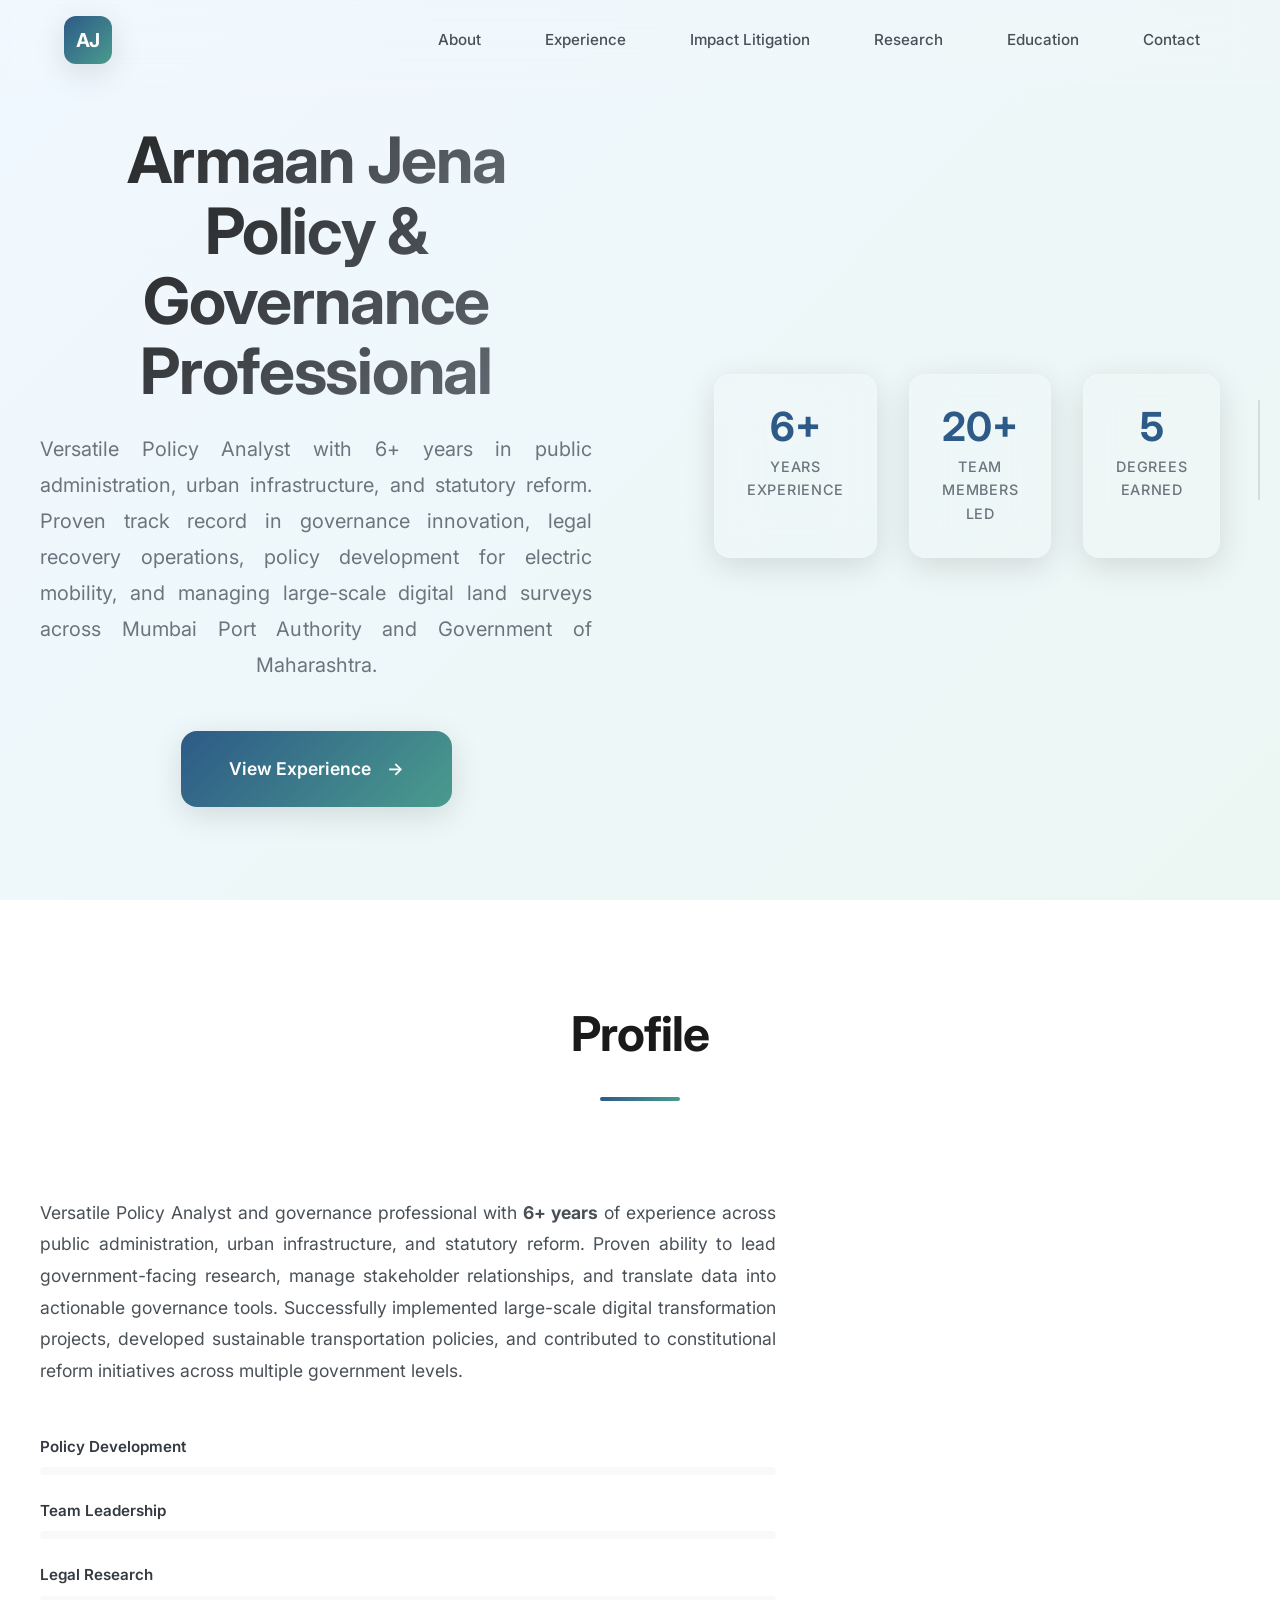
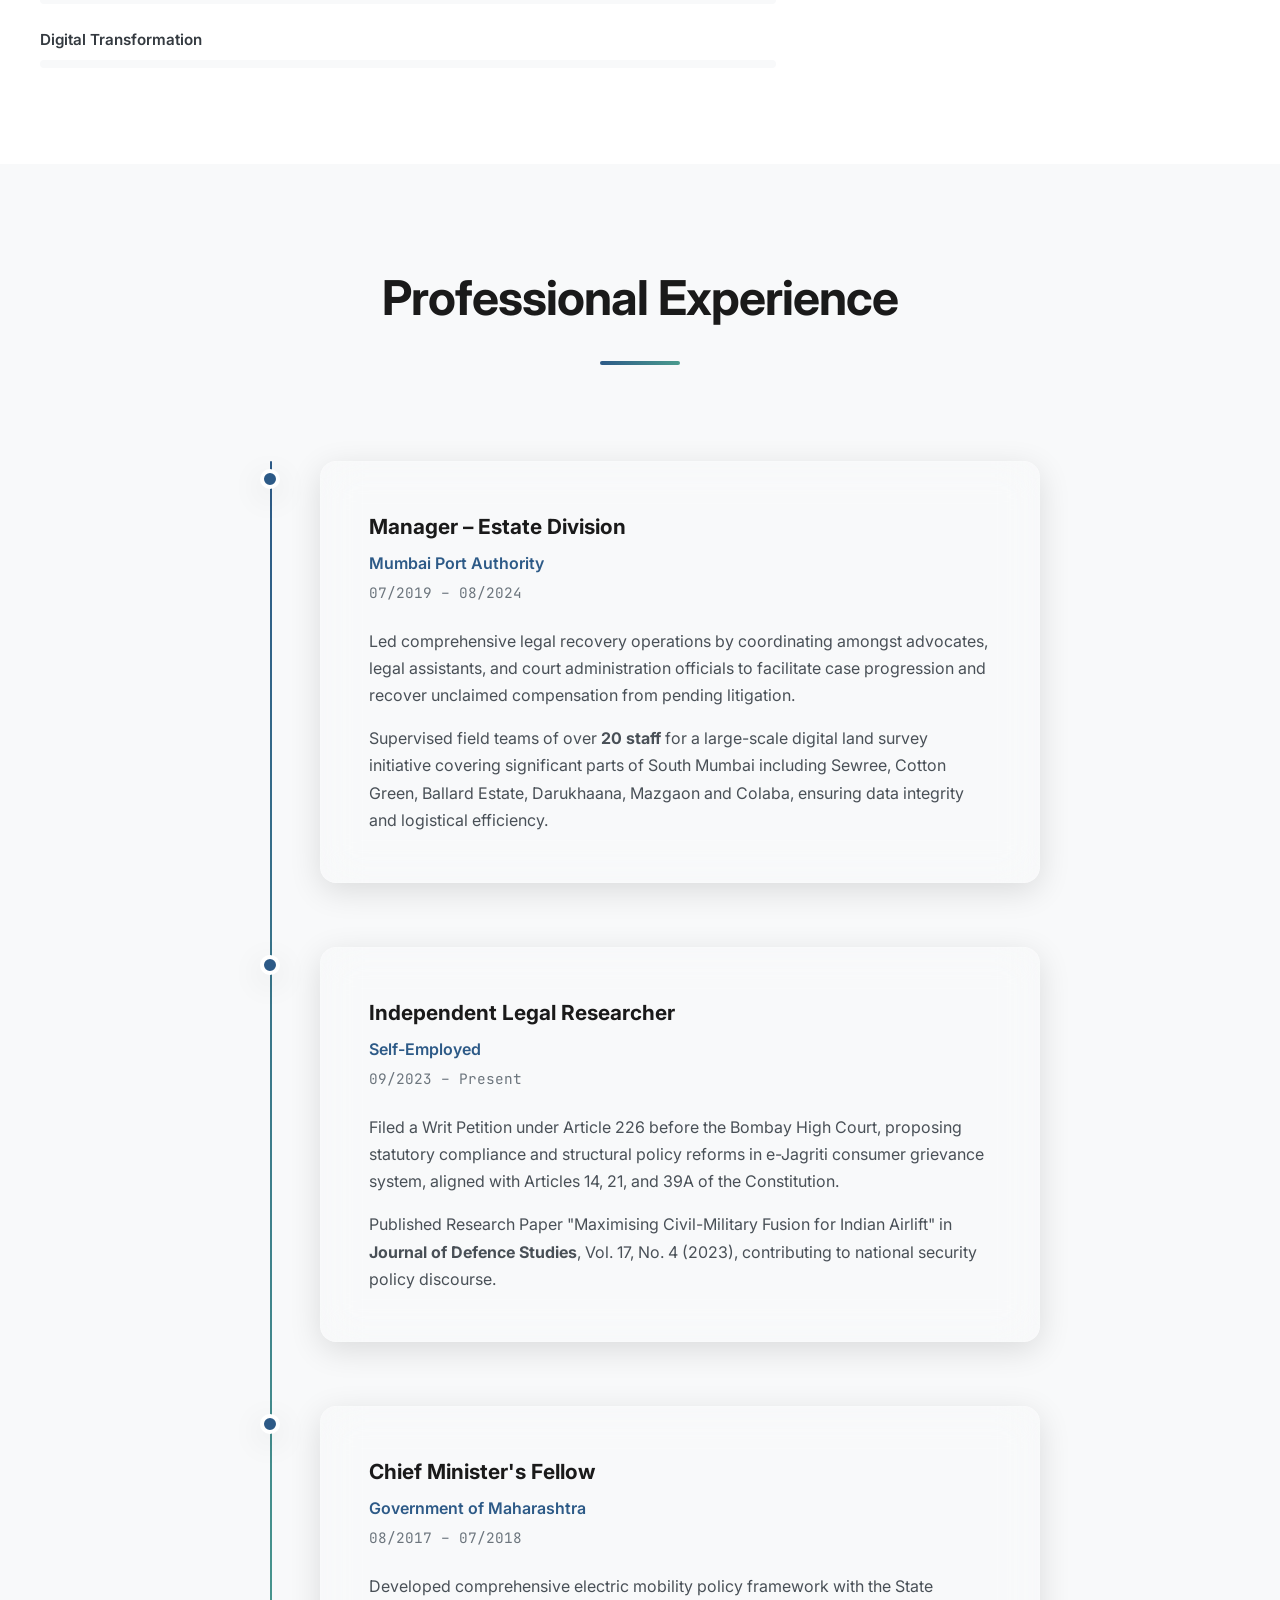
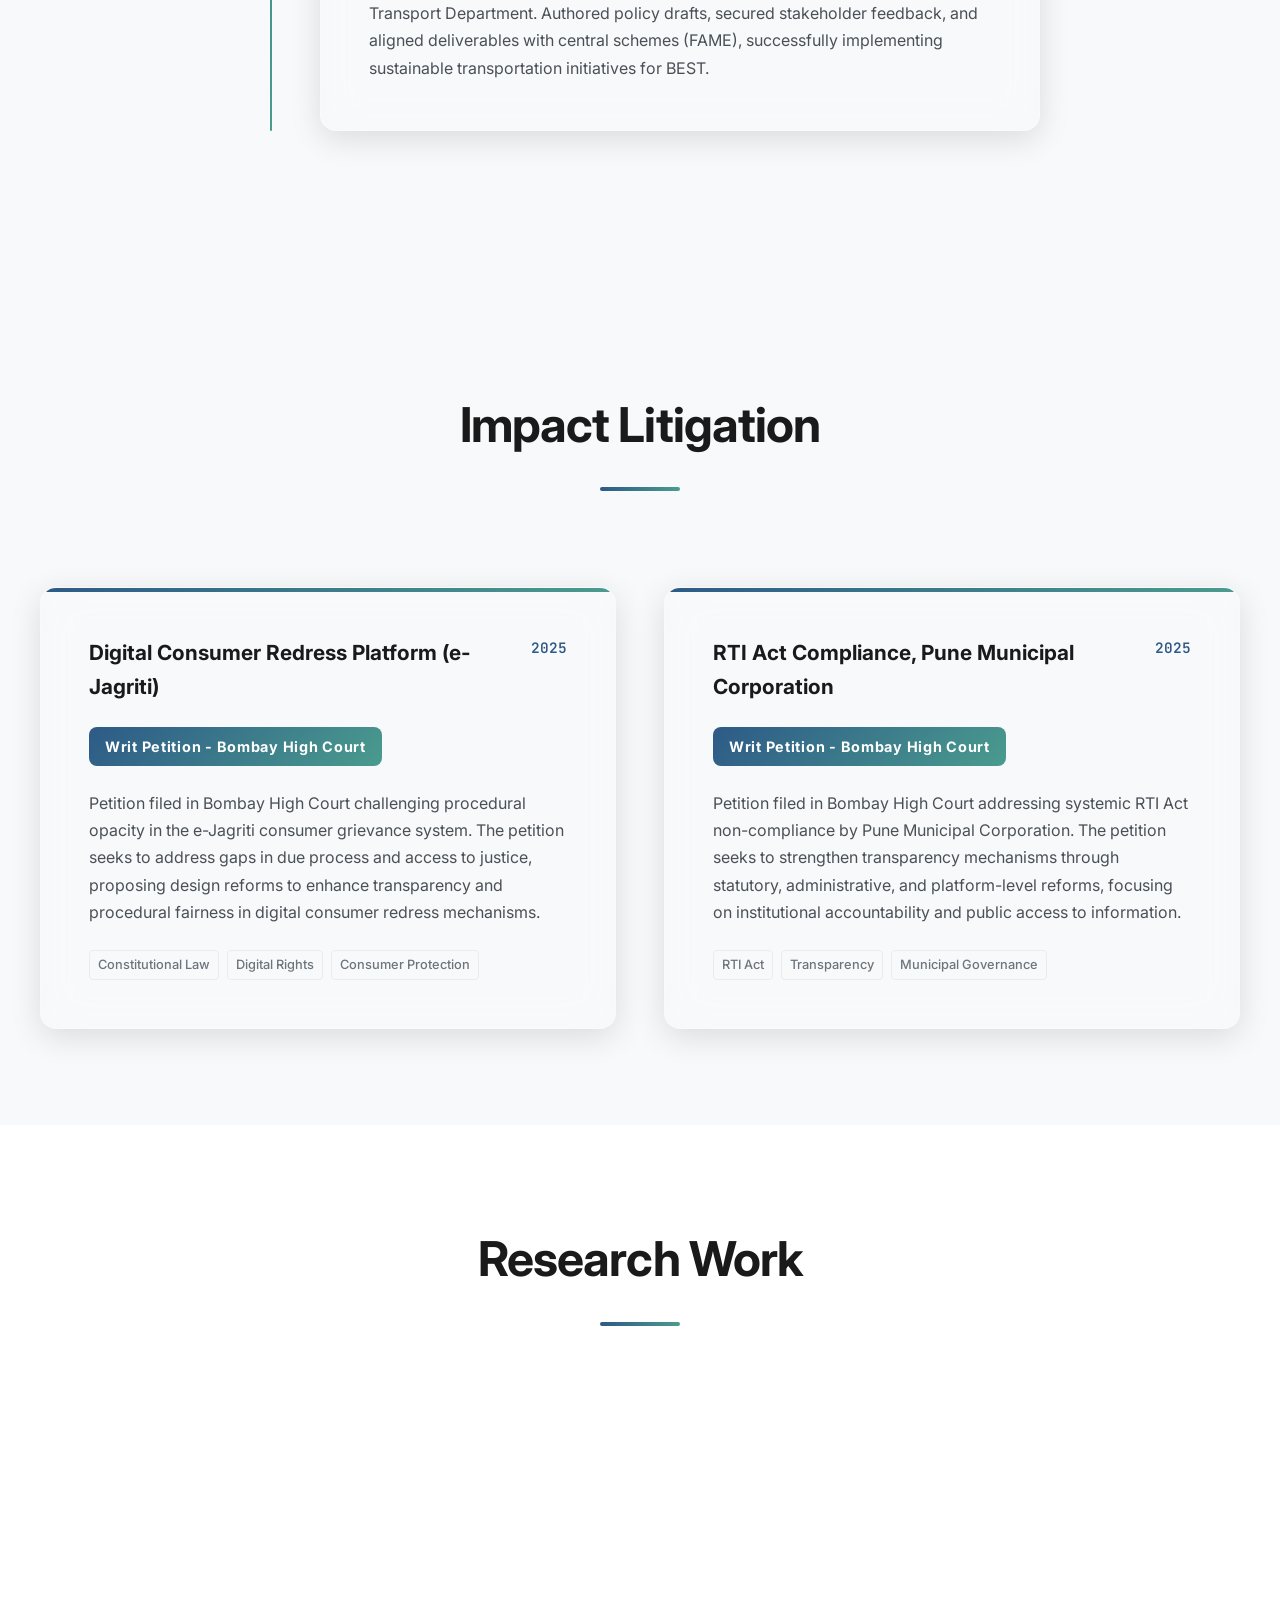
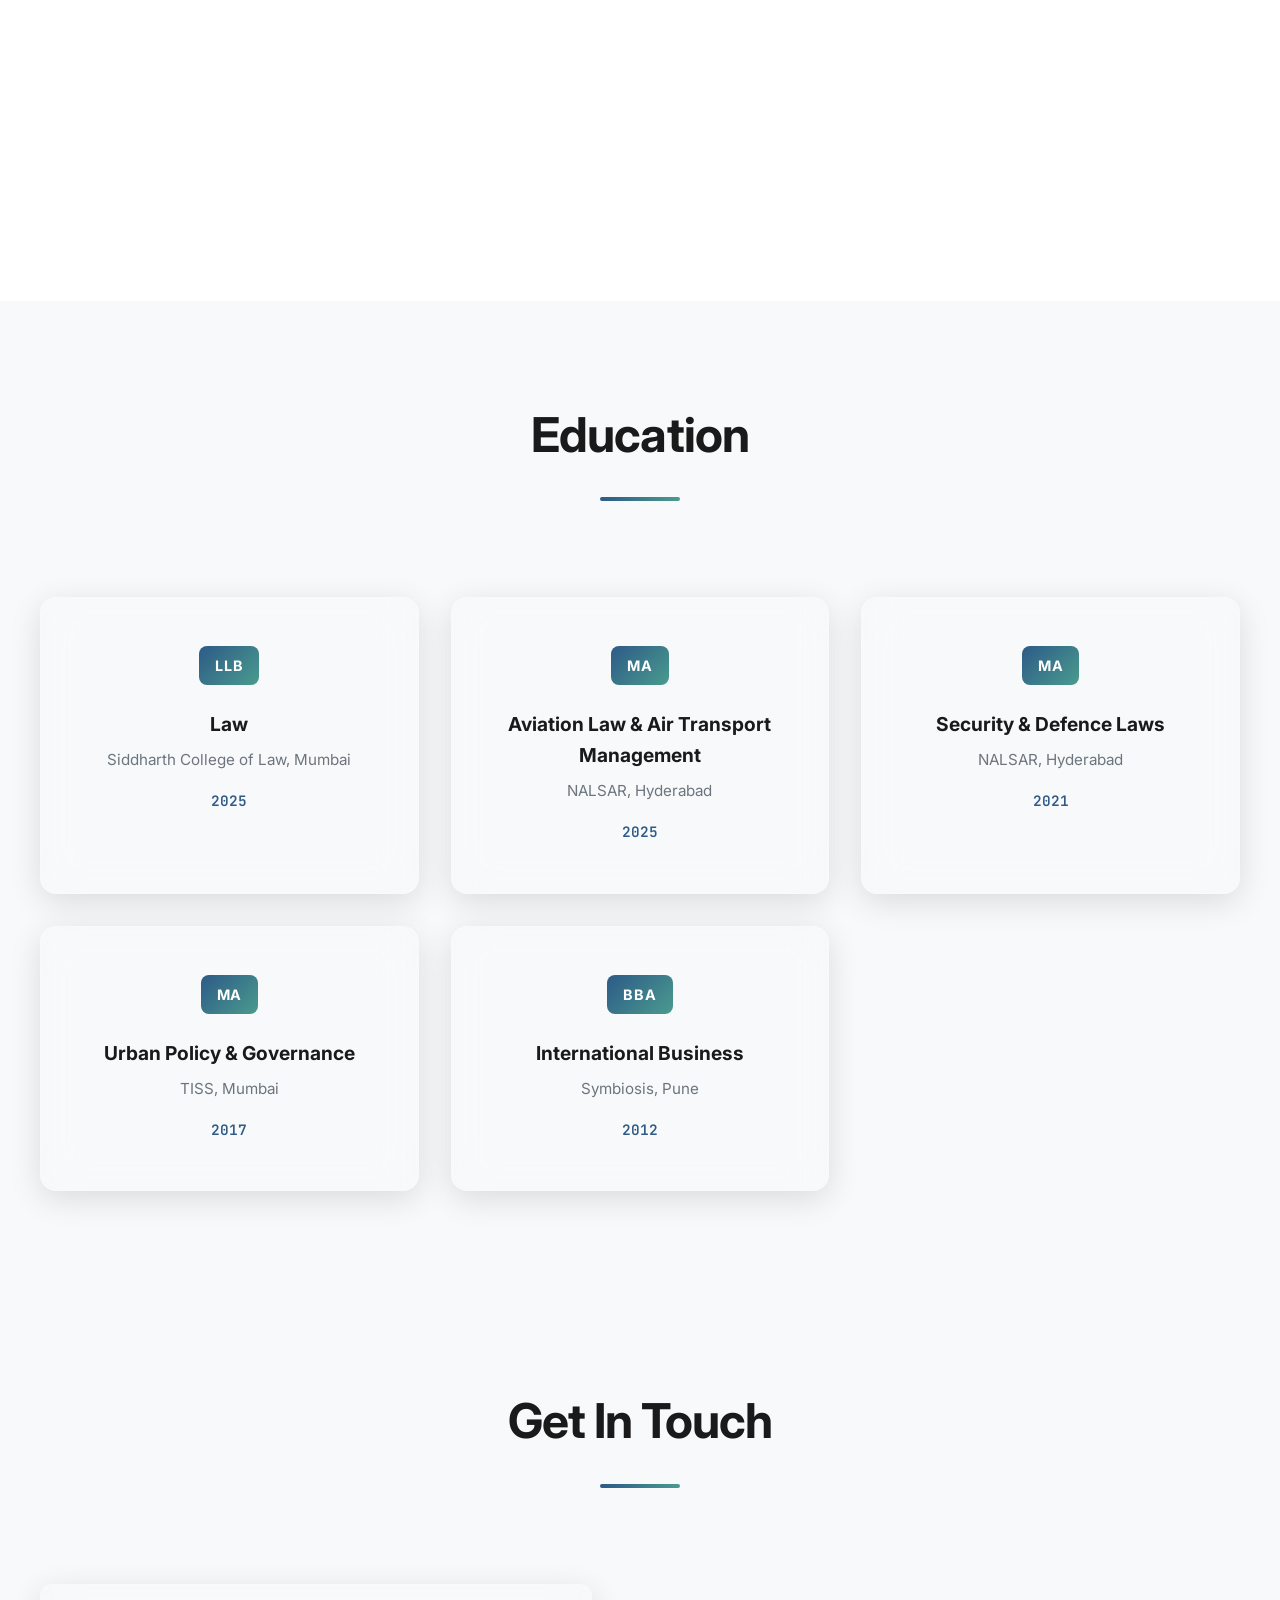
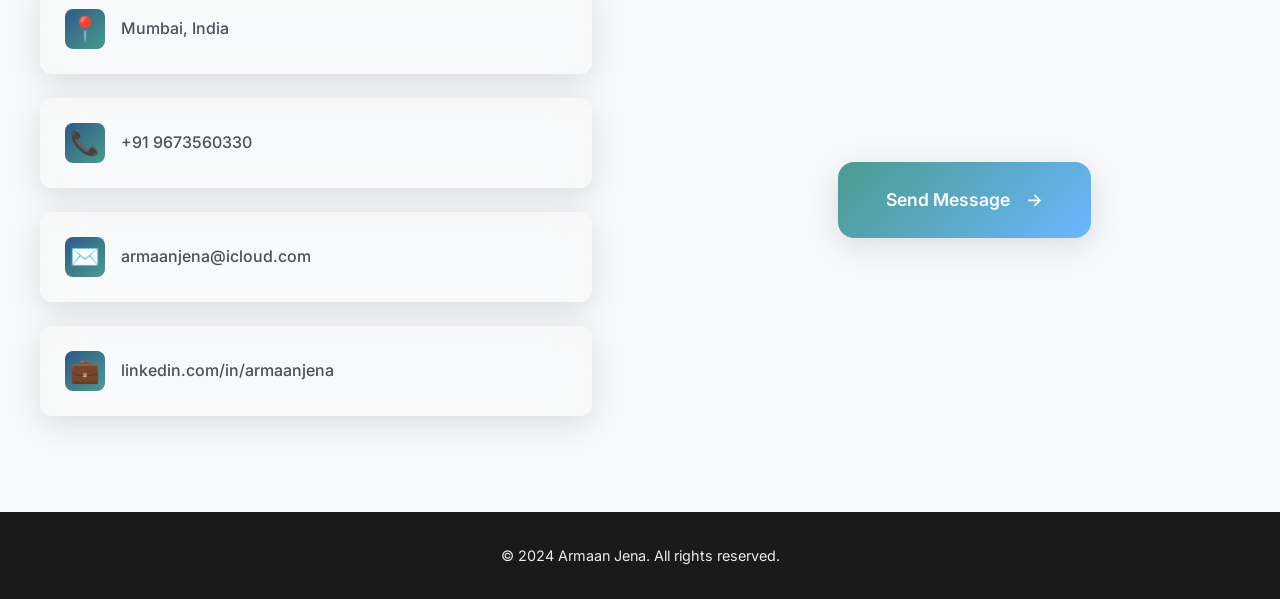
==== index.html @ 139b91be "Add files via upload" ====
<!DOCTYPE html>
<html lang="en">
<head>
    <meta charset="UTF-8">
    <meta name="viewport" content="width=device-width, initial-scale=1.0">
    <title>Armaan Jena - Policy & Governance Professional</title>
    <link rel="stylesheet" href="styles.css">
    <link rel="preconnect" href="https://fonts.googleapis.com">
    <link rel="preconnect" href="https://fonts.gstatic.com" crossorigin>
    <link href="https://fonts.googleapis.com/css2?family=Inter:wght@300;400;500;600;700&family=JetBrains+Mono:wght@400;500&display=swap" rel="stylesheet">
</head>
<body>
    <!-- Navigation -->
    <nav class="nav-container">
        <div class="nav-content">
            <div class="logo">
                <span class="logo-text">AJ</span>
            </div>
            <div class="nav-links">
                <a href="#about" class="nav-link">About</a>
                <a href="#experience" class="nav-link">Experience</a>
                <a href="#legal-reform" class="nav-link">Impact Litigation</a>
                <a href="#research" class="nav-link">Research</a>
                <a href="#education" class="nav-link">Education</a>
                <a href="#contact" class="nav-link">Contact</a>
            </div>
        </div>
    </nav>

    <!-- Hero Section -->
    <section class="hero">
        <div class="hero-content">
            <div class="hero-text">
                <h1 class="hero-title">
                    <span class="title-line">Armaan Jena</span>
                    <span class="title-line">Policy & Governance Professional</span>
                </h1>
                <p class="hero-subtitle">
                    Versatile Policy Analyst with 6+ years in public administration, urban infrastructure, and statutory reform. Proven track record in governance innovation, legal recovery operations, policy development for electric mobility, and managing large-scale digital land surveys across Mumbai Port Authority and Government of Maharashtra.
                </p>
                <div class="hero-cta">
                    <a href="#experience" class="cta-button">
                        <span>View Experience</span>
                        <div class="button-arrow">→</div>
                    </a>
                </div>
            </div>
            <div class="hero-visual">
                <div class="hero-stats">
                    <div class="stat-item">
                        <div class="stat-number">6+</div>
                        <div class="stat-label">Years Experience</div>
                    </div>
                    <div class="stat-item">
                        <div class="stat-number">20+</div>
                        <div class="stat-label">Team Members Led</div>
                    </div>
                    <div class="stat-item">
                        <div class="stat-number">5</div>
                        <div class="stat-label">Degrees Earned</div>
                    </div>
                </div>
            </div>
        </div>
    </section>

    <!-- About Section -->
    <section id="about" class="about">
        <div class="section-content">
            <div class="section-header">
                <h2 class="section-title">Profile</h2>
                <div class="section-line"></div>
            </div>
            <div class="about-content">
                <div class="about-text">
                    <p class="about-description">
                        Versatile Policy Analyst and governance professional with <strong>6+ years</strong> of experience across public administration, urban infrastructure, and statutory reform. Proven ability to lead government-facing research, manage stakeholder relationships, and translate data into actionable governance tools. Successfully implemented large-scale digital transformation projects, developed sustainable transportation policies, and contributed to constitutional reform initiatives across multiple government levels.
                    </p>
                    <div class="skills-grid">
                        <div class="skill-item">
                            <span class="skill-label">Policy Development</span>
                            <div class="skill-bar">
                                <div class="skill-progress" data-width="90%"></div>
                            </div>
                        </div>
                        <div class="skill-item">
                            <span class="skill-label">Team Leadership</span>
                            <div class="skill-bar">
                                <div class="skill-progress" data-width="85%"></div>
                            </div>
                        </div>
                        <div class="skill-item">
                            <span class="skill-label">Legal Research</span>
                            <div class="skill-bar">
                                <div class="skill-progress" data-width="88%"></div>
                            </div>
                        </div>
                        <div class="skill-item">
                            <span class="skill-label">Digital Transformation</span>
                            <div class="skill-bar">
                                <div class="skill-progress" data-width="82%"></div>
                            </div>
                        </div>
                    </div>
                </div>
            </div>
        </div>
    </section>

    <!-- Experience Section -->
    <section id="experience" class="experience">
        <div class="section-content">
            <div class="section-header">
                <h2 class="section-title">Professional Experience</h2>
                <div class="section-line"></div>
            </div>
            <div class="timeline">
                <div class="timeline-item">
                    <div class="timeline-marker"></div>
                    <div class="timeline-content">
                        <div class="timeline-header">
                            <h3 class="job-title">Manager – Estate Division</h3>
                            <span class="company">Mumbai Port Authority</span>
                            <span class="duration">07/2019 – 08/2024</span>
                        </div>
                        <div class="job-description">
                            <p>Led comprehensive legal recovery operations by coordinating amongst advocates, legal assistants, and court administration officials to facilitate case progression and recover unclaimed compensation from pending litigation.</p>
                            <p>Supervised field teams of over <strong>20 staff</strong> for a large-scale digital land survey initiative covering significant parts of South Mumbai including Sewree, Cotton Green, Ballard Estate, Darukhaana, Mazgaon and Colaba, ensuring data integrity and logistical efficiency.</p>
                        </div>
                    </div>
                </div>
                
                <div class="timeline-item">
                    <div class="timeline-marker"></div>
                    <div class="timeline-content">
                        <div class="timeline-header">
                            <h3 class="job-title">Independent Legal Researcher</h3>
                            <span class="company">Self-Employed</span>
                            <span class="duration">09/2023 – Present</span>
                        </div>
                        <div class="job-description">
                            <p>Filed a Writ Petition under Article 226 before the Bombay High Court, proposing statutory compliance and structural policy reforms in e-Jagriti consumer grievance system, aligned with Articles 14, 21, and 39A of the Constitution.</p>
                            <p>Published Research Paper "Maximising Civil-Military Fusion for Indian Airlift" in <strong>Journal of Defence Studies</strong>, Vol. 17, No. 4 (2023), contributing to national security policy discourse.</p>
                        </div>
                    </div>
                </div>
                
                <div class="timeline-item">
                    <div class="timeline-marker"></div>
                    <div class="timeline-content">
                        <div class="timeline-header">
                            <h3 class="job-title">Chief Minister's Fellow</h3>
                            <span class="company">Government of Maharashtra</span>
                            <span class="duration">08/2017 – 07/2018</span>
                        </div>
                        <div class="job-description">
                            <p>Developed comprehensive electric mobility policy framework with the State Transport Department. Authored policy drafts, secured stakeholder feedback, and aligned deliverables with central schemes (FAME), successfully implementing sustainable transportation initiatives for BEST.</p>
                        </div>
                    </div>
                </div>
            </div>
        </div>
    </section>

    <!-- Impact Litigation Section -->
    <section id="legal-reform" class="legal-reform">
        <div class="section-content">
            <div class="section-header">
                <h2 class="section-title">Impact Litigation</h2>
                <div class="section-line"></div>
            </div>
            <div class="projects-grid">
                <div class="project-card">
                    <div class="project-header">
                        <h3 class="project-title">Digital Consumer Redress Platform (e-Jagriti)</h3>
                        <span class="project-year">2025</span>
                    </div>
                    <div class="project-type">Writ Petition - Bombay High Court</div>
                    <div class="project-description">
                        <p>Petition filed in Bombay High Court challenging procedural opacity in the e-Jagriti consumer grievance system. The petition seeks to address gaps in due process and access to justice, proposing design reforms to enhance transparency and procedural fairness in digital consumer redress mechanisms.</p>
                    </div>
                    <div class="project-tags">
                        <span class="tag">Constitutional Law</span>
                        <span class="tag">Digital Rights</span>
                        <span class="tag">Consumer Protection</span>
                    </div>
                </div>
                
                <div class="project-card">
                    <div class="project-header">
                        <h3 class="project-title">RTI Act Compliance, Pune Municipal Corporation</h3>
                        <span class="project-year">2025</span>
                    </div>
                    <div class="project-type">Writ Petition - Bombay High Court</div>
                    <div class="project-description">
                        <p>Petition filed in Bombay High Court addressing systemic RTI Act non-compliance by Pune Municipal Corporation. The petition seeks to strengthen transparency mechanisms through statutory, administrative, and platform-level reforms, focusing on institutional accountability and public access to information.</p>
                    </div>
                    <div class="project-tags">
                        <span class="tag">RTI Act</span>
                        <span class="tag">Transparency</span>
                        <span class="tag">Municipal Governance</span>
                    </div>
                </div>
            </div>
        </div>
    </section>

    <!-- Research Work Section -->
    <section id="research" class="research">
        <div class="section-content">
            <div class="section-header">
                <h2 class="section-title">Research Work</h2>
                <div class="section-line"></div>
            </div>
            <div class="research-grid">
                <div class="research-card">
                    <div class="research-header">
                        <h3 class="research-title">Maximising Civil-Military Fusion for Indian Airlift</h3>
                        <span class="research-year">2023</span>
                    </div>
                    <div class="research-journal">Journal of Defence Studies</div>
                    <div class="research-details">
                        <p><strong>Volume:</strong> 17, No. 4</p>
                        <p><strong>Publisher:</strong> Institute for Defence Studies and Analyses</p>
                    </div>
                    <div class="research-description">
                        <p>Analysis of civil-military coordination mechanisms in airlift operations, examining policy frameworks, operational challenges, and strategic recommendations for enhanced national security preparedness.</p>
                    </div>
                    <div class="research-tags">
                        <span class="tag">Defence Studies</span>
                        <span class="tag">Civil-Military Relations</span>
                        <span class="tag">National Security</span>
                    </div>
                </div>
            </div>
        </div>
    </section>

    <!-- Education Section -->
    <section id="education" class="education">
        <div class="section-content">
            <div class="section-header">
                <h2 class="section-title">Education</h2>
                <div class="section-line"></div>
            </div>
            <div class="education-grid">
                <div class="education-card">
                    <div class="degree-type">LLB</div>
                    <h3 class="degree-title">Law</h3>
                    <p class="institution">Siddharth College of Law, Mumbai</p>
                    <span class="year">2025</span>
                </div>
                <div class="education-card">
                    <div class="degree-type">MA</div>
                    <h3 class="degree-title">Aviation Law & Air Transport Management</h3>
                    <p class="institution">NALSAR, Hyderabad</p>
                    <span class="year">2025</span>
                </div>
                <div class="education-card">
                    <div class="degree-type">MA</div>
                    <h3 class="degree-title">Security & Defence Laws</h3>
                    <p class="institution">NALSAR, Hyderabad</p>
                    <span class="year">2021</span>
                </div>
                <div class="education-card">
                    <div class="degree-type">MA</div>
                    <h3 class="degree-title">Urban Policy & Governance</h3>
                    <p class="institution">TISS, Mumbai</p>
                    <span class="year">2017</span>
                </div>
                <div class="education-card">
                    <div class="degree-type">BBA</div>
                    <h3 class="degree-title">International Business</h3>
                    <p class="institution">Symbiosis, Pune</p>
                    <span class="year">2012</span>
                </div>
            </div>
        </div>
    </section>

    <!-- Contact Section -->
    <section id="contact" class="contact">
        <div class="section-content">
            <div class="section-header">
                <h2 class="section-title">Get In Touch</h2>
                <div class="section-line"></div>
            </div>
            <div class="contact-content">
                <div class="contact-info">
                    <div class="contact-item">
                        <div class="contact-icon">📍</div>
                        <span>Mumbai, India</span>
                    </div>
                    <div class="contact-item">
                        <div class="contact-icon">📞</div>
                        <span>+91 9673560330</span>
                    </div>
                    <div class="contact-item">
                        <div class="contact-icon">✉️</div>
                        <span>armaanjena@icloud.com</span>
                    </div>
                    <div class="contact-item">
                        <div class="contact-icon">💼</div>
                        <a href="https://linkedin.com/in/armaanjena" target="_blank">linkedin.com/in/armaanjena</a>
                    </div>
                </div>
                <div class="contact-cta">
                    <a href="mailto:armaanjena@icloud.com" class="contact-button">
                        <span>Send Message</span>
                        <div class="button-arrow">→</div>
                    </a>
                </div>
            </div>
        </div>
    </section>

    <!-- Footer -->
    <footer class="footer">
        <div class="footer-content">
            <p>&copy; 2024 Armaan Jena. All rights reserved.</p>
        </div>
    </footer>

    <script src="script.js"></script>
</body>
</html>
---- styles.css ----
/* CSS Reset and Base Styles */
* {
    margin: 0;
    padding: 0;
    box-sizing: border-box;
}

:root {
    /* Blue and green color palette */
    --primary-color: #1a1a1a;           /* Deep charcoal - Japanese ink */
    --secondary-color: #f8fffe;         /* Cool white - Japanese paper */
    --accent-primary: #2d5a87;          /* Deep blue - Primary brand */
    --accent-secondary: #4a9b8e;        /* Forest green - Secondary brand */
    --accent-tertiary: #6bb6ff;         /* Light blue - Supporting */
    --accent-quaternary: #7dd3a0;       /* Light green - Supporting */
    --neutral-100: #ffffff;
    --neutral-200: #f8f9fa;
    --neutral-300: #e9ecef;
    --neutral-400: #dee2e6;
    --neutral-500: #adb5bd;
    --neutral-600: #6c757d;
    --neutral-700: #495057;
    --neutral-800: #343a40;
    --neutral-900: #212529;
    
    /* iOS 26 translucence variables */
    --glass-bg: rgba(255, 255, 255, 0.08);
    --glass-border: rgba(255, 255, 255, 0.12);
    --glass-shadow: 0 8px 32px rgba(0, 0, 0, 0.12);
    --glass-blur: blur(20px);
    
    /* Typography */
    --font-primary: 'Inter', -apple-system, BlinkMacSystemFont, sans-serif;
    --font-mono: 'JetBrains Mono', 'SF Mono', monospace;
    
    /* Spacing system (Japanese-inspired) */
    --space-xs: 0.25rem;
    --space-sm: 0.5rem;
    --space-md: 1rem;
    --space-lg: 1.5rem;
    --space-xl: 2rem;
    --space-2xl: 3rem;
    --space-3xl: 4rem;
    --space-4xl: 6rem;
    
    /* Border radius (Bauhaus geometric) */
    --radius-sm: 4px;
    --radius-md: 8px;
    --radius-lg: 12px;
    --radius-xl: 16px;
    --radius-2xl: 24px;
    
    /* Transitions (iOS 26 style) */
    --transition-fast: 0.2s cubic-bezier(0.4, 0, 0.2, 1);
    --transition-normal: 0.3s cubic-bezier(0.4, 0, 0.2, 1);
    --transition-slow: 0.5s cubic-bezier(0.4, 0, 0.2, 1);
    --transition-bounce: 0.4s cubic-bezier(0.68, -0.55, 0.265, 1.55);
}

body {
    font-family: var(--font-primary);
    line-height: 1.6;
    color: var(--primary-color);
    background: linear-gradient(135deg, #f0f8ff 0%, #e8f5e8 50%, #f0f8ff 100%);
    overflow-x: hidden;
}

/* Navigation */
.nav-container {
    position: fixed;
    top: 0;
    left: 0;
    right: 0;
    z-index: 1000;
    background: var(--glass-bg);
    backdrop-filter: var(--glass-blur);
    border-bottom: 1px solid var(--glass-border);
    transition: var(--transition-normal);
}

.nav-content {
    max-width: 1200px;
    margin: 0 auto;
    padding: var(--space-md) var(--space-lg);
    display: flex;
    justify-content: space-between;
    align-items: center;
}

.logo {
    width: 48px;
    height: 48px;
    background: linear-gradient(135deg, var(--accent-primary), var(--accent-secondary));
    border-radius: var(--radius-lg);
    display: flex;
    align-items: center;
    justify-content: center;
    box-shadow: var(--glass-shadow);
    transition: var(--transition-bounce);
}

.logo:hover {
    transform: scale(1.05) rotate(5deg);
}

.logo-text {
    font-weight: 700;
    font-size: 1.2rem;
    color: var(--neutral-100);
    letter-spacing: -0.02em;
}

.nav-links {
    display: flex;
    gap: var(--space-xl);
}

.nav-link {
    color: var(--neutral-700);
    text-decoration: none;
    font-weight: 500;
    font-size: 0.95rem;
    position: relative;
    transition: var(--transition-fast);
    padding: var(--space-sm) var(--space-md);
    border-radius: var(--radius-md);
}

.nav-link:hover {
    color: var(--accent-primary);
    background: var(--glass-bg);
    backdrop-filter: var(--glass-blur);
}

.nav-link::after {
    content: '';
    position: absolute;
    bottom: -2px;
    left: 50%;
    width: 0;
    height: 2px;
    background: var(--accent-primary);
    transition: var(--transition-normal);
    transform: translateX(-50%);
}

.nav-link:hover::after {
    width: 100%;
}

/* Hero Section */
.hero {
    min-height: 100vh;
    display: flex;
    align-items: center;
    padding: var(--space-4xl) var(--space-lg) var(--space-3xl);
    position: relative;
    overflow: hidden;
}

.hero-content {
    max-width: 1200px;
    margin: 0 auto;
    display: grid;
    grid-template-columns: 1fr 1fr;
    gap: var(--space-4xl);
    align-items: center;
}

.hero-text {
    z-index: 2;
    text-align: center;
}

.hero-title {
    font-size: clamp(2.5rem, 5vw, 4rem);
    font-weight: 700;
    line-height: 1.1;
    margin-bottom: var(--space-lg);
    letter-spacing: -0.02em;
}

.title-line {
    display: block;
    background: linear-gradient(135deg, var(--primary-color), var(--neutral-600));
    -webkit-background-clip: text;
    -webkit-text-fill-color: transparent;
    background-clip: text;
    animation: fadeInUp 0.8s ease-out forwards;
    opacity: 0;
    transform: translateY(30px);
}

.title-line:nth-child(2) {
    animation-delay: 0.2s;
}

.hero-subtitle {
    font-size: 1.25rem;
    color: var(--neutral-600);
    margin-bottom: var(--space-2xl);
    line-height: 1.8;
    text-align: justify;
    text-align-last: center;
    animation: fadeInUp 0.8s ease-out 0.4s forwards;
    opacity: 0;
    transform: translateY(30px);
}

.hero-cta {
    animation: fadeInUp 0.8s ease-out 0.6s forwards;
    opacity: 0;
    transform: translateY(30px);
}

.cta-button {
    display: inline-flex;
    align-items: center;
    gap: var(--space-md);
    background: linear-gradient(135deg, var(--accent-primary), var(--accent-secondary));
    color: var(--neutral-100);
    text-decoration: none;
    padding: var(--space-lg) var(--space-2xl);
    border-radius: var(--radius-xl);
    font-weight: 600;
    font-size: 1.1rem;
    box-shadow: var(--glass-shadow);
    transition: var(--transition-bounce);
    position: relative;
    overflow: hidden;
}

.cta-button::before {
    content: '';
    position: absolute;
    top: 0;
    left: -100%;
    width: 100%;
    height: 100%;
    background: linear-gradient(90deg, transparent, rgba(255, 255, 255, 0.2), transparent);
    transition: var(--transition-slow);
}

.cta-button:hover::before {
    left: 100%;
}

.cta-button:hover {
    transform: translateY(-2px) scale(1.02);
    box-shadow: 0 12px 40px rgba(45, 90, 135, 0.4);
}

.button-arrow {
    transition: var(--transition-fast);
}

.cta-button:hover .button-arrow {
    transform: translateX(4px);
}

/* Hero Visual */
.hero-visual {
    position: relative;
    height: 500px;
    display: flex;
    align-items: center;
    justify-content: center;
}

.hero-stats {
    display: grid;
    grid-template-columns: 1fr 1fr 1fr;
    gap: var(--space-xl);
    max-width: 500px;
}

.stat-item {
    text-align: center;
    padding: var(--space-xl);
    background: var(--glass-bg);
    backdrop-filter: var(--glass-blur);
    border: 1px solid var(--glass-border);
    border-radius: var(--radius-xl);
    box-shadow: var(--glass-shadow);
    transition: var(--transition-normal);
}

.stat-item:hover {
    transform: translateY(-4px);
    box-shadow: 0 12px 40px rgba(0, 0, 0, 0.1);
}

.stat-number {
    font-size: 2.5rem;
    font-weight: 700;
    color: var(--accent-primary);
    margin-bottom: var(--space-sm);
    line-height: 1;
}

.stat-label {
    font-size: 0.9rem;
    color: var(--neutral-600);
    font-weight: 500;
    text-transform: uppercase;
    letter-spacing: 0.05em;
}

/* Section Styles */
section {
    padding: var(--space-4xl) var(--space-lg);
    position: relative;
}

.section-content {
    max-width: 1200px;
    margin: 0 auto;
}

.section-header {
    text-align: center;
    margin-bottom: var(--space-4xl);
}

.section-title {
    font-size: clamp(2rem, 4vw, 3rem);
    font-weight: 700;
    color: var(--primary-color);
    margin-bottom: var(--space-lg);
    letter-spacing: -0.02em;
}

.section-line {
    width: 80px;
    height: 4px;
    background: linear-gradient(90deg, var(--accent-primary), var(--accent-secondary));
    margin: 0 auto;
    border-radius: var(--radius-sm);
}

/* About Section */
.about {
    background: var(--neutral-100);
}

.about-content {
    display: grid;
    grid-template-columns: 2fr 1fr;
    gap: var(--space-4xl);
    align-items: start;
}

.about-description {
    font-size: 1.1rem;
    line-height: 1.8;
    color: var(--neutral-700);
    margin-bottom: var(--space-2xl);
    text-align: justify;
    text-align-last: left;
}

.skills-grid {
    display: grid;
    gap: var(--space-lg);
}

.skill-item {
    display: flex;
    flex-direction: column;
    gap: var(--space-sm);
}

.skill-label {
    font-weight: 600;
    color: var(--neutral-800);
    font-size: 0.95rem;
}

.skill-bar {
    height: 8px;
    background: var(--neutral-200);
    border-radius: var(--radius-sm);
    overflow: hidden;
    position: relative;
}

.skill-progress {
    height: 100%;
    background: linear-gradient(90deg, var(--accent-primary), var(--accent-secondary));
    border-radius: var(--radius-sm);
    transition: var(--transition-slow);
    transform: translateX(-100%);
}

.skill-progress.animate {
    transform: translateX(0);
}

/* Experience Section */
.experience {
    background: var(--neutral-200);
}

.timeline {
    position: relative;
    max-width: 800px;
    margin: 0 auto;
}

.timeline::before {
    content: '';
    position: absolute;
    left: 30px;
    top: 0;
    bottom: 0;
    width: 2px;
    background: linear-gradient(180deg, var(--accent-primary), var(--accent-secondary));
    border-radius: var(--radius-sm);
}

.timeline-item {
    position: relative;
    margin-bottom: var(--space-3xl);
    padding-left: 80px;
}

.timeline-marker {
    position: absolute;
    left: 20px;
    top: 8px;
    width: 20px;
    height: 20px;
    background: var(--accent-primary);
    border-radius: 50%;
    border: 4px solid var(--neutral-100);
    box-shadow: var(--glass-shadow);
}

.timeline-content {
    background: var(--glass-bg);
    backdrop-filter: var(--glass-blur);
    border: 1px solid var(--glass-border);
    border-radius: var(--radius-xl);
    padding: var(--space-2xl);
    box-shadow: var(--glass-shadow);
    transition: var(--transition-normal);
}

.timeline-content:hover {
    transform: translateY(-4px);
    box-shadow: 0 12px 40px rgba(0, 0, 0, 0.1);
}

.timeline-header {
    margin-bottom: var(--space-lg);
}

.job-title {
    font-size: 1.3rem;
    font-weight: 700;
    color: var(--primary-color);
    margin-bottom: var(--space-sm);
}

.company {
    display: block;
    color: var(--accent-primary);
    font-weight: 600;
    margin-bottom: var(--space-xs);
}

.duration {
    display: block;
    color: var(--neutral-600);
    font-size: 0.9rem;
    font-family: var(--font-mono);
}

.job-description p {
    color: var(--neutral-700);
    line-height: 1.7;
    margin-bottom: var(--space-md);
}

.job-description p:last-child {
    margin-bottom: 0;
}

/* Legal Reform Projects Section */
.legal-reform {
    background: var(--neutral-200);
}

.projects-grid {
    display: grid;
    grid-template-columns: repeat(auto-fit, minmax(400px, 1fr));
    gap: var(--space-2xl);
}

.project-card {
    background: var(--glass-bg);
    backdrop-filter: var(--glass-blur);
    border: 1px solid var(--glass-border);
    border-radius: var(--radius-xl);
    padding: var(--space-2xl);
    box-shadow: var(--glass-shadow);
    transition: var(--transition-normal);
    position: relative;
    overflow: hidden;
}

.project-card::before {
    content: '';
    position: absolute;
    top: 0;
    left: 0;
    right: 0;
    height: 4px;
    background: linear-gradient(90deg, var(--accent-primary), var(--accent-secondary));
}

.project-card:hover {
    transform: translateY(-8px);
    box-shadow: 0 16px 48px rgba(0, 0, 0, 0.12);
}

.project-header {
    display: flex;
    justify-content: space-between;
    align-items: flex-start;
    margin-bottom: var(--space-md);
}

.project-title {
    font-size: 1.3rem;
    font-weight: 700;
    color: var(--primary-color);
    margin-bottom: var(--space-sm);
    flex: 1;
    margin-right: var(--space-md);
}

.project-year {
    color: var(--accent-primary);
    font-weight: 600;
    font-family: var(--font-mono);
    font-size: 0.9rem;
    white-space: nowrap;
}

.project-type {
    display: inline-block;
    background: linear-gradient(135deg, var(--accent-primary), var(--accent-secondary));
    color: var(--neutral-100);
    padding: var(--space-sm) var(--space-md);
    border-radius: var(--radius-md);
    font-weight: 700;
    font-size: 0.9rem;
    margin-bottom: var(--space-lg);
    letter-spacing: 0.05em;
}

.project-description {
    margin-bottom: var(--space-lg);
}

.project-description p {
    color: var(--neutral-700);
    line-height: 1.7;
}

.project-tags {
    display: flex;
    flex-wrap: wrap;
    gap: var(--space-sm);
}

.tag {
    background: var(--neutral-200);
    color: var(--neutral-600);
    padding: var(--space-xs) var(--space-sm);
    border-radius: var(--radius-sm);
    font-size: 0.8rem;
    font-weight: 500;
    border: 1px solid var(--neutral-300);
}

/* Research Work Section */
.research {
    background: var(--neutral-100);
}

.research-grid {
    display: grid;
    grid-template-columns: repeat(auto-fit, minmax(500px, 1fr));
    gap: var(--space-2xl);
}

.research-card {
    background: var(--glass-bg);
    backdrop-filter: var(--glass-blur);
    border: 1px solid var(--glass-border);
    border-radius: var(--radius-xl);
    padding: var(--space-2xl);
    box-shadow: var(--glass-shadow);
    transition: var(--transition-normal);
    position: relative;
    overflow: hidden;
}

.research-card::before {
    content: '';
    position: absolute;
    top: 0;
    left: 0;
    right: 0;
    height: 4px;
    background: linear-gradient(90deg, var(--accent-secondary), var(--accent-tertiary));
}

.research-card:hover {
    transform: translateY(-8px);
    box-shadow: 0 16px 48px rgba(0, 0, 0, 0.12);
}

.research-header {
    display: flex;
    justify-content: space-between;
    align-items: flex-start;
    margin-bottom: var(--space-md);
}

.research-title {
    font-size: 1.3rem;
    font-weight: 700;
    color: var(--primary-color);
    margin-bottom: var(--space-sm);
    flex: 1;
    margin-right: var(--space-md);
}

.research-year {
    color: var(--accent-secondary);
    font-weight: 600;
    font-family: var(--font-mono);
    font-size: 0.9rem;
    white-space: nowrap;
}

.research-journal {
    color: var(--accent-primary);
    font-weight: 600;
    font-size: 1.1rem;
    margin-bottom: var(--space-md);
}

.research-details {
    margin-bottom: var(--space-lg);
}

.research-details p {
    color: var(--neutral-600);
    font-size: 0.9rem;
    margin-bottom: var(--space-xs);
}

.research-description {
    margin-bottom: var(--space-lg);
}

.research-description p {
    color: var(--neutral-700);
    line-height: 1.7;
}

.research-tags {
    display: flex;
    flex-wrap: wrap;
    gap: var(--space-sm);
}

/* Education Section */
.education {
    background: var(--neutral-200);
}

.education-grid {
    display: grid;
    grid-template-columns: repeat(auto-fit, minmax(280px, 1fr));
    gap: var(--space-xl);
}

.education-card {
    background: var(--glass-bg);
    backdrop-filter: var(--glass-blur);
    border: 1px solid var(--glass-border);
    border-radius: var(--radius-xl);
    padding: var(--space-2xl);
    text-align: center;
    box-shadow: var(--glass-shadow);
    transition: var(--transition-normal);
    position: relative;
    overflow: hidden;
}

.education-card::before {
    content: '';
    position: absolute;
    top: 0;
    left: 0;
    right: 0;
    height: 4px;
    background: linear-gradient(90deg, var(--accent-color), var(--accent-secondary));
}

.education-card:hover {
    transform: translateY(-8px);
    box-shadow: 0 16px 48px rgba(0, 0, 0, 0.12);
}

.degree-type {
    display: inline-block;
    background: linear-gradient(135deg, var(--accent-primary), var(--accent-secondary));
    color: var(--neutral-100);
    padding: var(--space-sm) var(--space-md);
    border-radius: var(--radius-md);
    font-weight: 700;
    font-size: 0.9rem;
    margin-bottom: var(--space-lg);
    letter-spacing: 0.05em;
}

.degree-title {
    font-size: 1.2rem;
    font-weight: 700;
    color: var(--primary-color);
    margin-bottom: var(--space-sm);
}

.institution {
    color: var(--neutral-600);
    margin-bottom: var(--space-md);
    font-size: 0.95rem;
}

.year {
    color: var(--accent-primary);
    font-weight: 600;
    font-family: var(--font-mono);
    font-size: 0.9rem;
}

/* Contact Section */
.contact {
    background: var(--neutral-200);
}

.contact-content {
    display: grid;
    grid-template-columns: 1fr 1fr;
    gap: var(--space-4xl);
    align-items: center;
}

.contact-info {
    display: grid;
    gap: var(--space-lg);
}

.contact-item {
    display: flex;
    align-items: center;
    gap: var(--space-md);
    padding: var(--space-lg);
    background: var(--glass-bg);
    backdrop-filter: var(--glass-blur);
    border: 1px solid var(--glass-border);
    border-radius: var(--radius-lg);
    box-shadow: var(--glass-shadow);
    transition: var(--transition-normal);
}

.contact-item:hover {
    transform: translateX(8px);
    box-shadow: 0 8px 32px rgba(0, 0, 0, 0.1);
}

.contact-icon {
    font-size: 1.5rem;
    width: 40px;
    height: 40px;
    display: flex;
    align-items: center;
    justify-content: center;
    background: linear-gradient(135deg, var(--accent-primary), var(--accent-secondary));
    border-radius: var(--radius-md);
    color: var(--neutral-100);
}

.contact-item span,
.contact-item a {
    color: var(--neutral-700);
    text-decoration: none;
    font-weight: 500;
}

.contact-item a:hover {
    color: var(--accent-primary);
}

.contact-cta {
    text-align: center;
}

.contact-button {
    display: inline-flex;
    align-items: center;
    gap: var(--space-md);
    background: linear-gradient(135deg, var(--accent-secondary), var(--accent-tertiary));
    color: var(--neutral-100);
    text-decoration: none;
    padding: var(--space-lg) var(--space-2xl);
    border-radius: var(--radius-xl);
    font-weight: 600;
    font-size: 1.1rem;
    box-shadow: var(--glass-shadow);
    transition: var(--transition-bounce);
}

.contact-button:hover {
    transform: translateY(-2px) scale(1.02);
    box-shadow: 0 12px 40px rgba(74, 155, 142, 0.4);
}

/* Footer */
.footer {
    background: var(--primary-color);
    color: var(--neutral-300);
    text-align: center;
    padding: var(--space-xl) var(--space-lg);
}

.footer-content p {
    font-size: 0.9rem;
}

/* Animations */
@keyframes fadeInUp {
    to {
        opacity: 1;
        transform: translateY(0);
    }
}

@keyframes float {
    0%, 100% {
        transform: translateY(0px) rotate(0deg);
    }
    50% {
        transform: translateY(-20px) rotate(5deg);
    }
}

/* Responsive Design */
@media (max-width: 768px) {
    .nav-links {
        display: none;
    }
    
    .hero-content {
        grid-template-columns: 1fr;
        gap: var(--space-2xl);
        text-align: center;
    }
    
    .hero-visual {
        height: 300px;
    }
    
    .about-content {
        grid-template-columns: 1fr;
        gap: var(--space-2xl);
    }
    
    .contact-content {
        grid-template-columns: 1fr;
        gap: var(--space-2xl);
    }
    
    .timeline::before {
        left: 15px;
    }
    
    .timeline-item {
        padding-left: 50px;
    }
    
    .timeline-marker {
        left: 5px;
    }
    
    .education-grid {
        grid-template-columns: 1fr;
    }
    
    .projects-grid {
        grid-template-columns: 1fr;
    }
    
    .research-grid {
        grid-template-columns: 1fr;
    }
    
    .hero-stats {
        grid-template-columns: 1fr 1fr;
        gap: var(--space-lg);
        max-width: 400px;
    }
    
    .stat-item {
        padding: var(--space-lg);
    }
    
    .stat-number {
        font-size: 2rem;
    }
}

@media (max-width: 480px) {
    .hero {
        padding: var(--space-2xl) var(--space-md);
    }
    
    section {
        padding: var(--space-2xl) var(--space-md);
    }
    
    .timeline-content,
    .education-card,
    .contact-item {
        padding: var(--space-lg);
    }
    
    .cta-button,
    .contact-button {
        padding: var(--space-md) var(--space-lg);
        font-size: 1rem;
    }
    
    .hero-stats {
        grid-template-columns: 1fr;
        max-width: 250px;
    }
    
    .stat-item {
        padding: var(--space-md);
    }
    
    .stat-number {
        font-size: 1.8rem;
    }
    
    .stat-label {
        font-size: 0.8rem;
    }
    
    .project-card,
    .research-card {
        padding: var(--space-lg);
    }
    
    .project-title,
    .research-title {
        font-size: 1.1rem;
    }
}

/* Scroll animations */
.fade-in {
    opacity: 0;
    transform: translateY(30px);
    transition: var(--transition-slow);
}

.fade-in.visible {
    opacity: 1;
    transform: translateY(0);
}

/* Smooth scrolling */
html {
    scroll-behavior: smooth;
}

/* Selection styles */
::selection {
    background: var(--accent-color);
    color: var(--neutral-100);
}

::-moz-selection {
    background: var(--accent-color);
    color: var(--neutral-100);
}
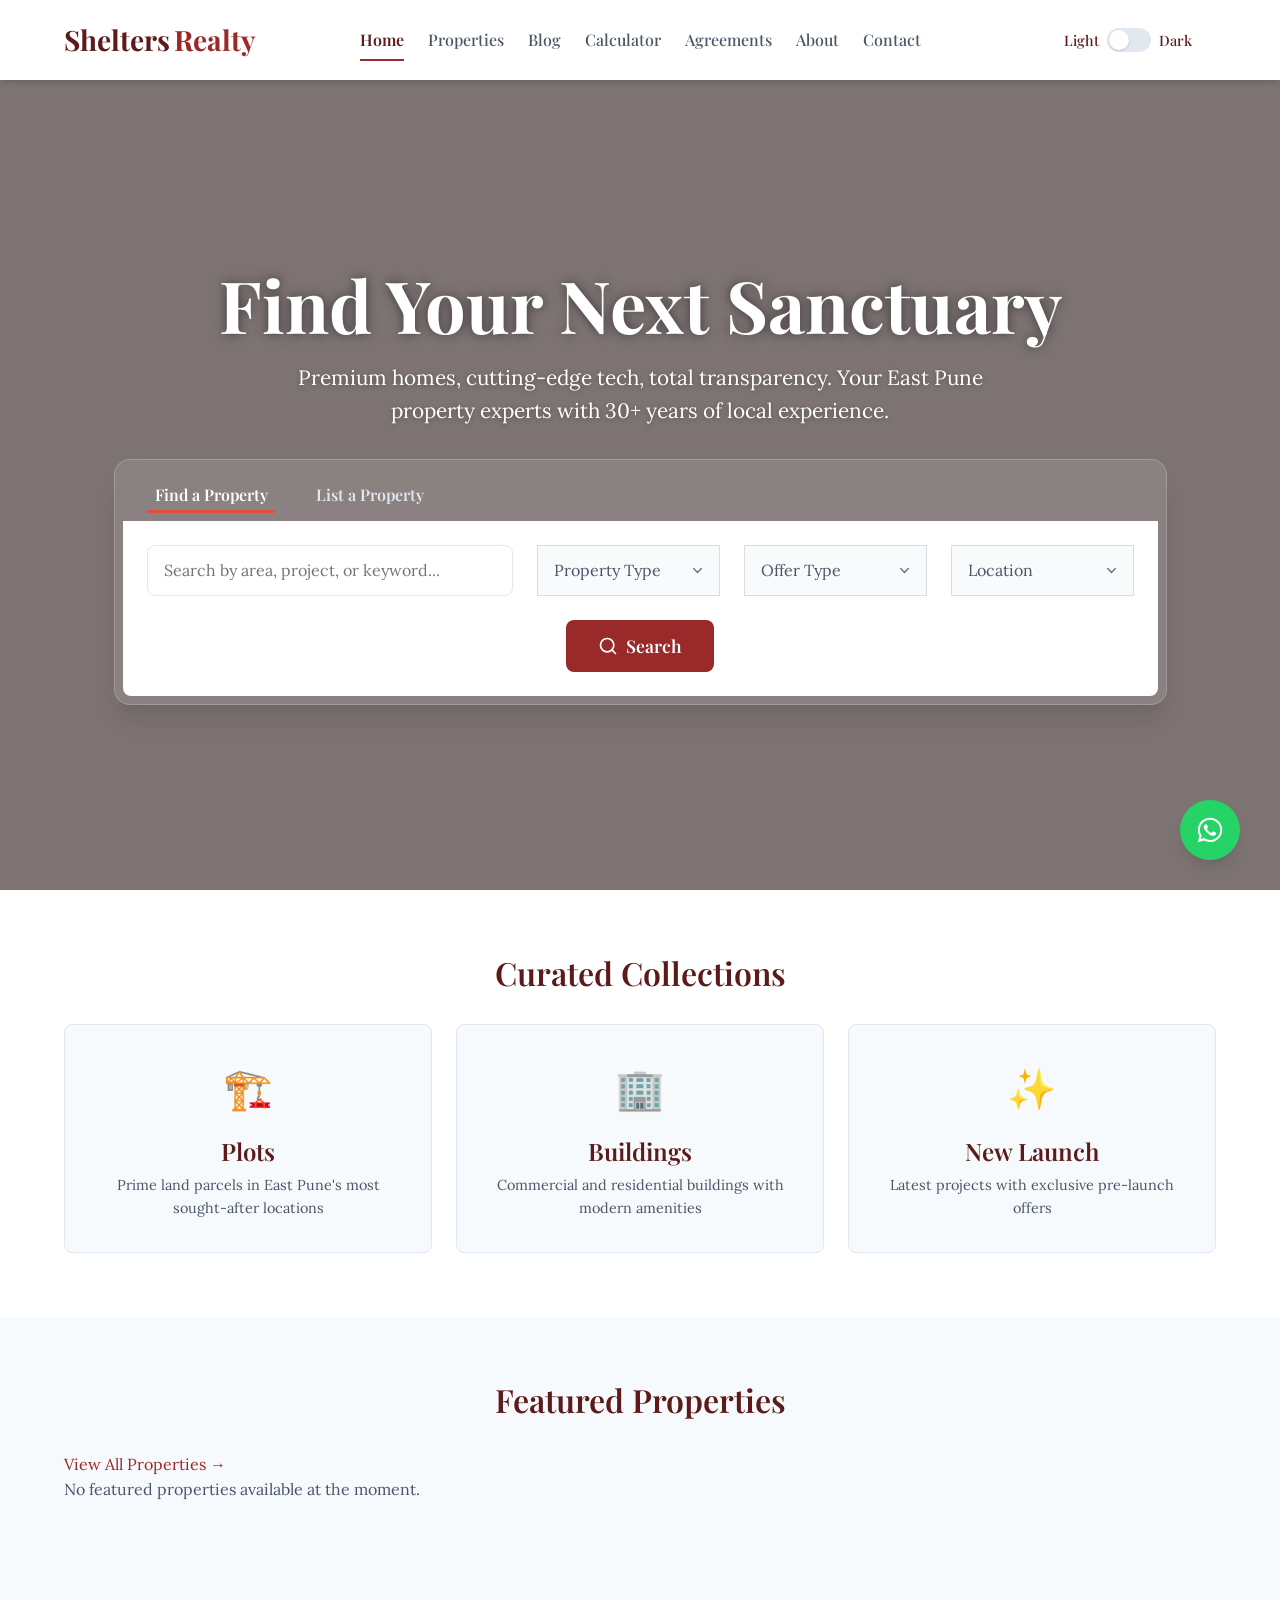
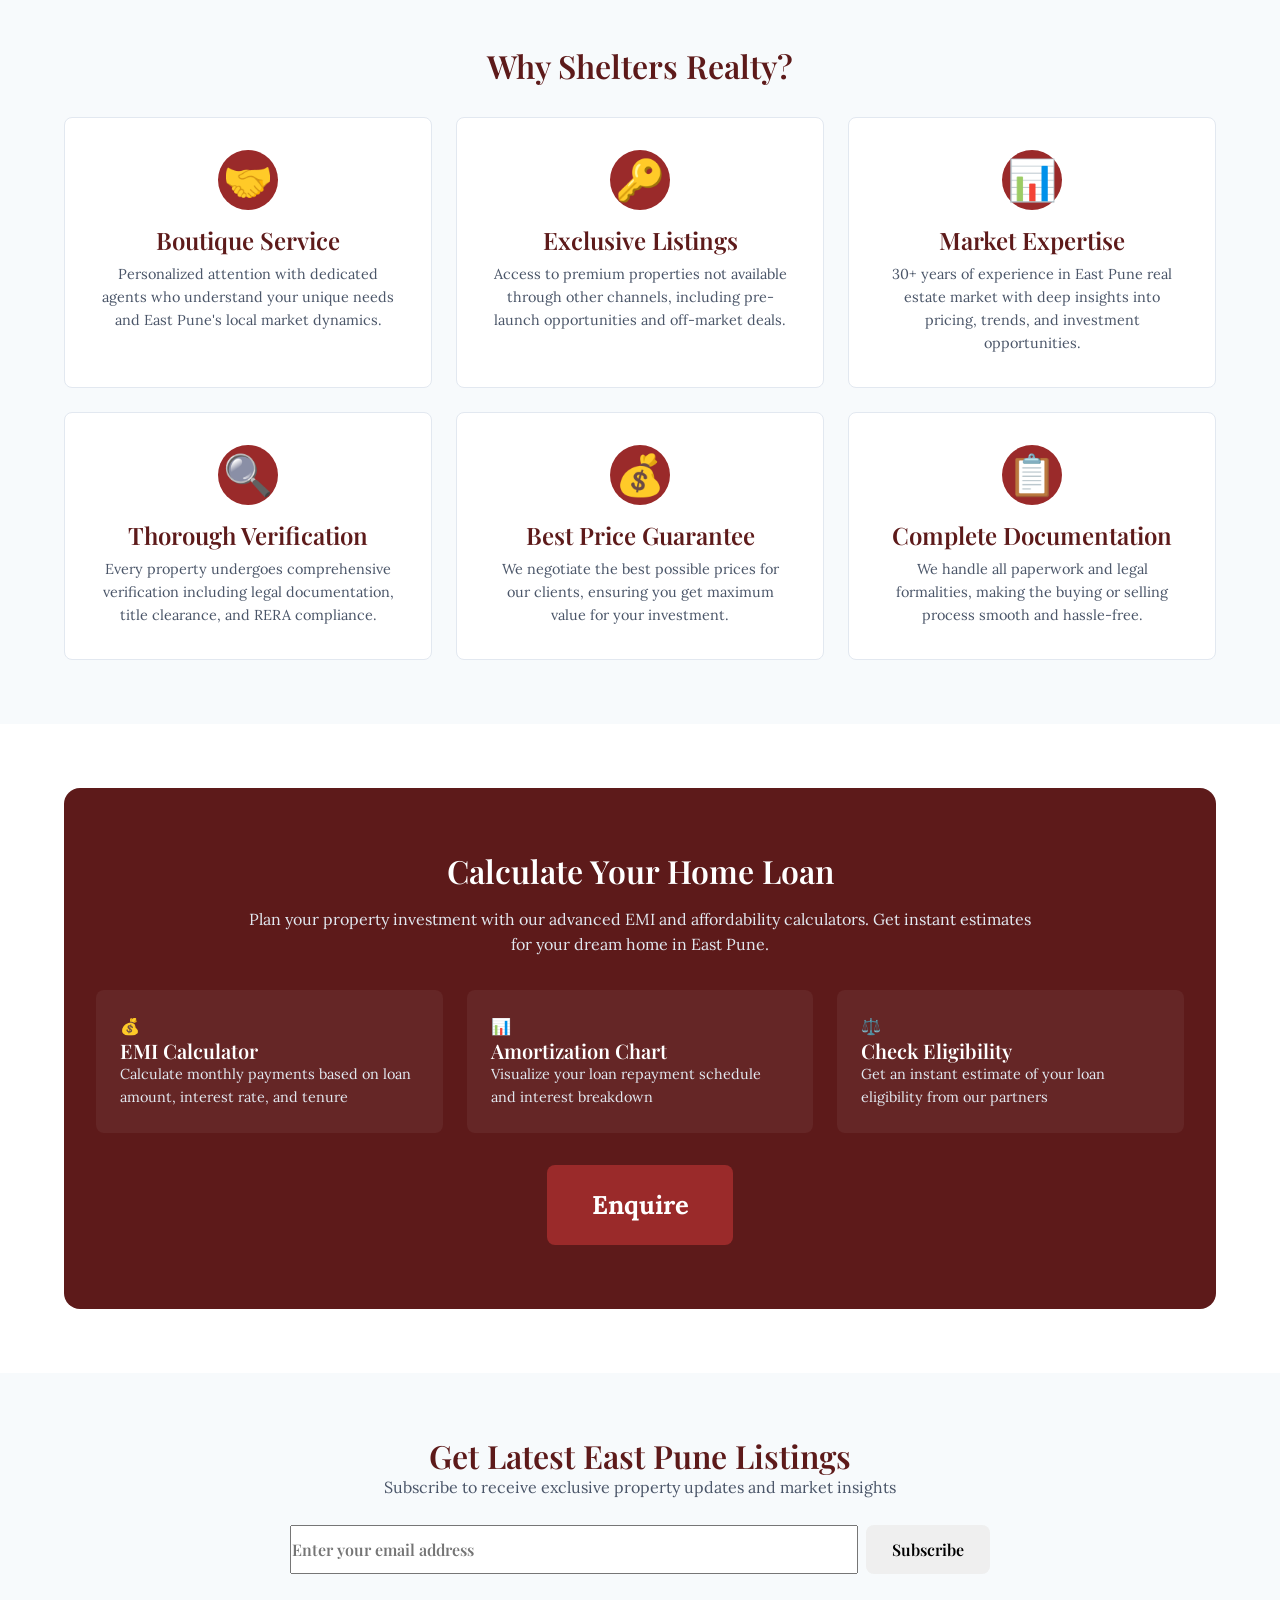
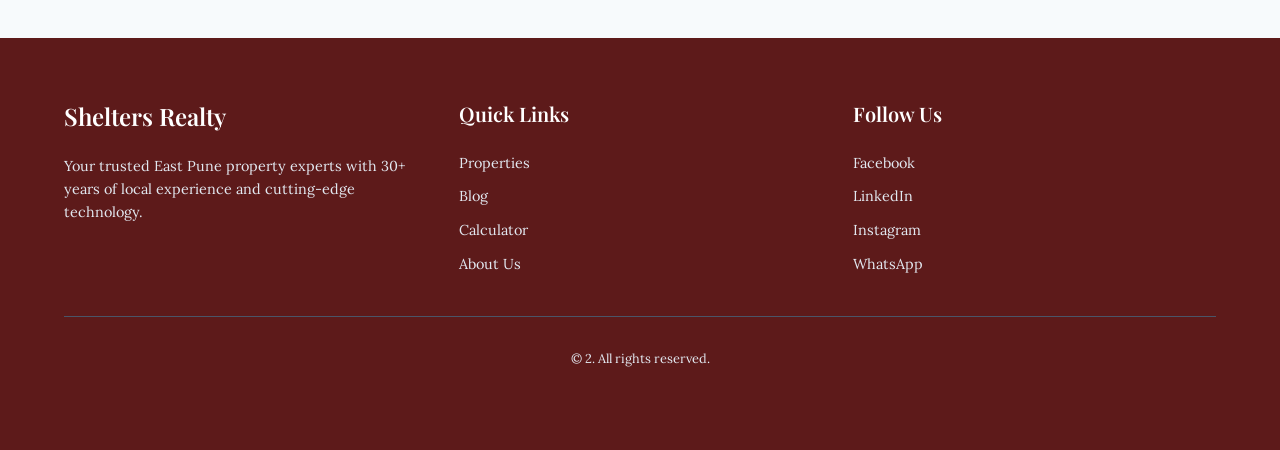
==== commit 8fb3a2b5: "Add files via upload" ====
--- a/index.html
+++ b/index.html
@@ -3,324 +3,298 @@
 <head>
     <meta charset="UTF-8">
     <meta name="viewport" content="width=device-width, initial-scale=1.0">
-    <title>Armaan Jena - Policy & Governance Professional</title>
+    <title>Shelters Realty - East Pune Property Experts | Digital Realty</title>
+    <meta name="description" content="Find your next sanctuary in East Pune with Shelters Realty. Premium homes, cutting-edge tech, total transparency. Viman Nagar, Kharadi, and more.">
     <link rel="stylesheet" href="styles.css">
     <link rel="preconnect" href="https://fonts.googleapis.com">
     <link rel="preconnect" href="https://fonts.gstatic.com" crossorigin>
-    <link href="https://fonts.googleapis.com/css2?family=Inter:wght@300;400;500;600;700&family=JetBrains+Mono:wght@400;500&display=swap" rel="stylesheet">
+    <link href="https://fonts.googleapis.com/css2?family=Playfair+Display:wght@400;700&family=Lora:wght@400;500;600&display=swap" rel="stylesheet">
+    
+    <!-- Favicon -->
+    <link rel="icon" href="data:image/svg+xml,<svg xmlns=%22http://www.w3.org/2000/svg%22 viewBox=%220 0 100 100%22><text y=%22.9em%22 font-size=%2290%22>🏠</text></svg>">
 </head>
 <body>
     <!-- Navigation -->
-    <nav class="nav-container">
-        <div class="nav-content">
+    <nav class="navbar">
+        <div class="nav-container">
             <div class="logo">
-                <span class="logo-text">AJ</span>
-            </div>
-            <div class="nav-links">
-                <a href="#about" class="nav-link">About</a>
-                <a href="#experience" class="nav-link">Experience</a>
-                <a href="#legal-reform" class="nav-link">Impact Litigation</a>
-                <a href="#research" class="nav-link">Research</a>
-                <a href="#education" class="nav-link">Education</a>
-                <a href="#contact" class="nav-link">Contact</a>
+                <span class="logo-text">Shelters</span>
+                <span class="logo-accent">Realty</span>
+            </div>
+            <div class="nav-menu" id="nav-menu">
+                <a href="index.html" class="nav-link active">Home</a>
+                <a href="listings.html" class="nav-link">Properties</a>
+                <a href="blog.html" class="nav-link">Blog</a>
+                <a href="calculator.html" class="nav-link">Calculator</a>
+                <a href="agreements.html" class="nav-link">Agreements</a>
+                <a href="about.html" class="nav-link">About</a>
+                <a href="contact.html" class="nav-link">Contact</a>
+            </div>
+            <button class="theme-toggle" id="theme-toggle" aria-label="Toggle theme">
+                <span class="theme-text light-text">Light</span>
+                <span class="toggle-switch">
+                    <span class="toggle-thumb"></span>
+                </span>
+                <span class="theme-text dark-text">Dark</span>
+            </button>
+            <div class="nav-toggle" id="nav-toggle">
+                <span class="bar"></span>
+                <span class="bar"></span>
+                <span class="bar"></span>
             </div>
         </div>
     </nav>
 
     <!-- Hero Section -->
-    <section class="hero">
+    <section id="home" class="hero">
+        <div class="hero-background">
+            <div class="hero-overlay"></div>
+        </div>
         <div class="hero-content">
-            <div class="hero-text">
-                <h1 class="hero-title">
-                    <span class="title-line">Armaan Jena</span>
-                    <span class="title-line">Policy & Governance Professional</span>
-                </h1>
-                <p class="hero-subtitle">
-                    Versatile Policy Analyst with 6+ years in public administration, urban infrastructure, and statutory reform. Proven track record in governance innovation, legal recovery operations, policy development for electric mobility, and managing large-scale digital land surveys across Mumbai Port Authority and Government of Maharashtra.
-                </p>
-                <div class="hero-cta">
-                    <a href="#experience" class="cta-button">
-                        <span>View Experience</span>
-                        <div class="button-arrow">→</div>
-                    </a>
-                </div>
-            </div>
-            <div class="hero-visual">
-                <div class="hero-stats">
-                    <div class="stat-item">
-                        <div class="stat-number">6+</div>
-                        <div class="stat-label">Years Experience</div>
-                    </div>
-                    <div class="stat-item">
-                        <div class="stat-number">20+</div>
-                        <div class="stat-label">Team Members Led</div>
-                    </div>
-                    <div class="stat-item">
-                        <div class="stat-number">5</div>
-                        <div class="stat-label">Degrees Earned</div>
-                    </div>
-                </div>
-            </div>
-        </div>
-    </section>
-
-    <!-- About Section -->
-    <section id="about" class="about">
-        <div class="section-content">
-            <div class="section-header">
-                <h2 class="section-title">Profile</h2>
-                <div class="section-line"></div>
-            </div>
-            <div class="about-content">
-                <div class="about-text">
-                    <p class="about-description">
-                        Versatile Policy Analyst and governance professional with <strong>6+ years</strong> of experience across public administration, urban infrastructure, and statutory reform. Proven ability to lead government-facing research, manage stakeholder relationships, and translate data into actionable governance tools. Successfully implemented large-scale digital transformation projects, developed sustainable transportation policies, and contributed to constitutional reform initiatives across multiple government levels.
-                    </p>
-                    <div class="skills-grid">
-                        <div class="skill-item">
-                            <span class="skill-label">Policy Development</span>
-                            <div class="skill-bar">
-                                <div class="skill-progress" data-width="90%"></div>
+            <h1 class="hero-title">
+                <span class="title-line">Find Your Next</span>
+                <span class="title-line">Sanctuary</span>
+            </h1>
+            <p class="hero-subtitle">
+                Premium homes, cutting-edge tech, total transparency. Your East Pune property experts with 30+ years of local experience.
+            </p>
+            
+            <!-- Search Panel -->
+            <div class="search-panel">
+                <div class="search-tabs">
+                    <button class="search-tab-btn active" data-tab="find">Find a Property</button>
+                    <button class="search-tab-btn" data-tab="sell">List a Property</button>
+                </div>
+                <div class="search-content">
+                    <form class="search-form active" id="find-form">
+                        <div class="search-form-inner-wrapper">
+                            <div class="search-inputs-grid-new">
+                                <input type="text" name="q" placeholder="Search by area, project, or keyword..." class="search-input large">
+                                <select name="propertyType" class="filter-select">
+                                    <option value="">Property Type</option>
+                                    <option value="apartment">Apartment</option>
+                                    <option value="office">Office</option>
+                                    <option value="bungalow">Bungalow</option>
+                                    <option value="showroom">Showroom</option>
+                                    <option value="plot">Plot</option>
+                                    <option value="restaurant">Restaurant</option>
+                                    <option value="individual-buildings">Individual Buildings</option>
+                                    <option value="co-working">Co-working Spaces</option>
+                                </select>
+                                <select name="offerType" class="filter-select">
+                                    <option value="">Offer Type</option>
+                                    <option value="sale">Sale</option>
+                                    <option value="rent">Rent</option>
+                                    <option value="pre-leased">Pre-Leased</option>
+                                    <option value="joint-venture">Joint Venture</option>
+                                </select>
+                                <select name="location" class="filter-select">
+                                    <option value="">Location</option>
+                                    <option value="viman-nagar">Viman Nagar</option>
+                                    <option value="kalyani-nagar">Kalyani Nagar</option>
+                                    <option value="koregaon-park">Koregaon Park</option>
+                                    <option value="kharadi">Kharadi</option>
+                                    <option value="wagholi">Wagholi</option>
+                                    <option value="boat-club-road">Boat Club Road</option>
+                                    <option value="dhole-patil-rd">Dhole Patil Rd</option>
+                                    <p>I have fixed the issue with the featured listings not appearing on the home page. The problem was that the `featured-listings.js` script was relying on data from `listings.js`, but `listings.js` was not being loaded on the home page.</p>
+<p>I have now added the `listings.js` script to the `index.html` file, which should resolve the issue. The featured listings on the home page should now be displayed correctly.</p>
+                                    <option value="mundhwa">Mundhwa</option>
+                                    <option value="magarpatta">Magarpatta</option>
+                                    <option value="others">Others</option>
+                                </select>
                             </div>
                         </div>
-                        <div class="skill-item">
-                            <span class="skill-label">Team Leadership</span>
-                            <div class="skill-bar">
-                                <div class="skill-progress" data-width="85%"></div>
-                            </div>
-                        </div>
-                        <div class="skill-item">
-                            <span class="skill-label">Legal Research</span>
-                            <div class="skill-bar">
-                                <div class="skill-progress" data-width="88%"></div>
-                            </div>
-                        </div>
-                        <div class="skill-item">
-                            <span class="skill-label">Digital Transformation</span>
-                            <div class="skill-bar">
-                                <div class="skill-progress" data-width="82%"></div>
-                            </div>
-                        </div>
+                        <button type="submit" class="search-button">
+                            <svg xmlns="http://www.w3.org/2000/svg" width="20" height="20" viewBox="0 0 24 24" fill="none" stroke="currentColor" stroke-width="2" stroke-linecap="round" stroke-linejoin="round"><circle cx="11" cy="11" r="8"></circle><line x1="21" y1="21" x2="16.65" y2="16.65"></line></svg>
+                            <span>Search</span>
+                        </button>
+                    </form>
+                    <div class="search-form" id="sell-form" style="display: none; text-align: center; padding: 2rem 1rem;">
+                        <h3 style="color: var(--dark-navy); margin-bottom: 0.5rem;">Ready to Sell Your Property?</h3>
+                        <p style="color: var(--slate-gray); margin-bottom: 1.5rem;">Let our experts handle the listing, marketing, and sale for you. Contact us on WhatsApp for a seamless handover.</p>
+                        <a href="https://wa.me/919860826918?text=Hi!%20I'm%20interested%20in%20listing%20my%20property%20for%20sale." class="btn-primary" target="_blank" style="display: inline-block;">
+                            List your property for free
+                        </a>
                     </div>
                 </div>
             </div>
         </div>
     </section>
 
-    <!-- Experience Section -->
-    <section id="experience" class="experience">
-        <div class="section-content">
+    <!-- Featured Categories -->
+    <section class="curated-collections">
+        <div class="container">
+            <h2 class="section-title">Curated Collections</h2>
+            <div class="collections-grid">
+                <div class="collection-card">
+                    <div class="collection-icon">🏗️</div>
+                    <h3>Plots</h3>
+                    <p>Prime land parcels in East Pune's most sought-after locations</p>
+                    <div class="collection-glow"></div>
+                </div>
+                <div class="collection-card">
+                    <div class="collection-icon">🏢</div>
+                    <h3>Buildings</h3>
+                    <p>Commercial and residential buildings with modern amenities</p>
+                    <div class="collection-glow"></div>
+                </div>
+                <div class="collection-card">
+                    <div class="collection-icon">✨</div>
+                    <h3>New Launch</h3>
+                    <p>Latest projects with exclusive pre-launch offers</p>
+                    <div class="collection-glow"></div>
+                </div>
+            </div>
+        </div>
+    </section>
+
+    <!-- Featured Listings -->
+    <section class="featured-listings">
+        <div class="container">
             <div class="section-header">
-                <h2 class="section-title">Professional Experience</h2>
-                <div class="section-line"></div>
-            </div>
-            <div class="timeline">
-                <div class="timeline-item">
-                    <div class="timeline-marker"></div>
-                    <div class="timeline-content">
-                        <div class="timeline-header">
-                            <h3 class="job-title">Manager – Estate Division</h3>
-                            <span class="company">Mumbai Port Authority</span>
-                            <span class="duration">07/2019 – 08/2024</span>
-                        </div>
-                        <div class="job-description">
-                            <p>Led comprehensive legal recovery operations by coordinating amongst advocates, legal assistants, and court administration officials to facilitate case progression and recover unclaimed compensation from pending litigation.</p>
-                            <p>Supervised field teams of over <strong>20 staff</strong> for a large-scale digital land survey initiative covering significant parts of South Mumbai including Sewree, Cotton Green, Ballard Estate, Darukhaana, Mazgaon and Colaba, ensuring data integrity and logistical efficiency.</p>
-                        </div>
+                <h2 class="section-title">Featured Properties</h2>
+                <a href="listings.html" class="view-all-link">View All Properties →</a>
+            </div>
+            <div class="bento-grid" id="featured-listings-grid">
+                <p>Loading featured properties...</p>
+            </div>
+        </div>
+    </section>
+
+    <!-- Why Choose Us -->
+    <section class="why-choose-us">
+        <div class="container">
+            <h2 class="section-title">Why Shelters Realty?</h2>
+            <div class="features-grid">
+                <div class="feature-card">
+                    <div class="feature-icon">🤝</div>
+                    <h3>Boutique Service</h3>
+                    <p>Personalized attention with dedicated agents who understand your unique needs and East Pune's local market dynamics.</p>
+                </div>
+                <div class="feature-card">
+                    <div class="feature-icon">🔑</div>
+                    <h3>Exclusive Listings</h3>
+                    <p>Access to premium properties not available through other channels, including pre-launch opportunities and off-market deals.</p>
+                </div>
+                <div class="feature-card">
+                    <div class="feature-icon">📊</div>
+                    <h3>Market Expertise</h3>
+                    <p>30+ years of experience in East Pune real estate market with deep insights into pricing, trends, and investment opportunities.</p>
+                </div>
+                <div class="feature-card">
+                    <div class="feature-icon">🔍</div>
+                    <h3>Thorough Verification</h3>
+                    <p>Every property undergoes comprehensive verification including legal documentation, title clearance, and RERA compliance.</p>
+                </div>
+                <div class="feature-card">
+                    <div class="feature-icon">💰</div>
+                    <h3>Best Price Guarantee</h3>
+                    <p>We negotiate the best possible prices for our clients, ensuring you get maximum value for your investment.</p>
+                </div>
+                <div class="feature-card">
+                    <div class="feature-icon">📋</div>
+                    <h3>Complete Documentation</h3>
+                    <p>We handle all paperwork and legal formalities, making the buying or selling process smooth and hassle-free.</p>
+                </div>
+            </div>
+        </div>
+    </section>
+
+    <!-- Calculator Section -->
+    <section class="calculator-cta">
+        <div class="container">
+            <div class="calculator-cta-content">
+                <h2 class="calculator-cta-title">Calculate Your Home Loan</h2>
+                <p class="calculator-cta-subtitle">
+                    Plan your property investment with our advanced EMI and affordability calculators. 
+                    Get instant estimates for your dream home in East Pune.
+                </p>
+                <div class="calculator-features">
+                    <div class="calculator-feature">
+                        <div class="feature-icon">💰</div>
+                        <h4>EMI Calculator</h4>
+                        <p>Calculate monthly payments based on loan amount, interest rate, and tenure</p>
                     </div>
-                </div>
-                
-                <div class="timeline-item">
-                    <div class="timeline-marker"></div>
-                    <div class="timeline-content">
-                        <div class="timeline-header">
-                            <h3 class="job-title">Independent Legal Researcher</h3>
-                            <span class="company">Self-Employed</span>
-                            <span class="duration">09/2023 – Present</span>
-                        </div>
-                        <div class="job-description">
-                            <p>Filed a Writ Petition under Article 226 before the Bombay High Court, proposing statutory compliance and structural policy reforms in e-Jagriti consumer grievance system, aligned with Articles 14, 21, and 39A of the Constitution.</p>
-                            <p>Published Research Paper "Maximising Civil-Military Fusion for Indian Airlift" in <strong>Journal of Defence Studies</strong>, Vol. 17, No. 4 (2023), contributing to national security policy discourse.</p>
-                        </div>
+                    <div class="calculator-feature">
+                        <div class="feature-icon">📊</div>
+                        <h4>Amortization Chart</h4>
+                        <p>Visualize your loan repayment schedule and interest breakdown</p>
                     </div>
-                </div>
-                
-                <div class="timeline-item">
-                    <div class="timeline-marker"></div>
-                    <div class="timeline-content">
-                        <div class="timeline-header">
-                            <h3 class="job-title">Chief Minister's Fellow</h3>
-                            <span class="company">Government of Maharashtra</span>
-                            <span class="duration">08/2017 – 07/2018</span>
-                        </div>
-                        <div class="job-description">
-                            <p>Developed comprehensive electric mobility policy framework with the State Transport Department. Authored policy drafts, secured stakeholder feedback, and aligned deliverables with central schemes (FAME), successfully implementing sustainable transportation initiatives for BEST.</p>
-                        </div>
-                    </div>
-                </div>
-            </div>
-        </div>
-    </section>
-
-    <!-- Impact Litigation Section -->
-    <section id="legal-reform" class="legal-reform">
-        <div class="section-content">
-            <div class="section-header">
-                <h2 class="section-title">Impact Litigation</h2>
-                <div class="section-line"></div>
-            </div>
-            <div class="projects-grid">
-                <div class="project-card">
-                    <div class="project-header">
-                        <h3 class="project-title">Digital Consumer Redress Platform (e-Jagriti)</h3>
-                        <span class="project-year">2025</span>
-                    </div>
-                    <div class="project-type">Writ Petition - Bombay High Court</div>
-                    <div class="project-description">
-                        <p>Petition filed in Bombay High Court challenging procedural opacity in the e-Jagriti consumer grievance system. The petition seeks to address gaps in due process and access to justice, proposing design reforms to enhance transparency and procedural fairness in digital consumer redress mechanisms.</p>
-                    </div>
-                    <div class="project-tags">
-                        <span class="tag">Constitutional Law</span>
-                        <span class="tag">Digital Rights</span>
-                        <span class="tag">Consumer Protection</span>
-                    </div>
-                </div>
-                
-                <div class="project-card">
-                    <div class="project-header">
-                        <h3 class="project-title">RTI Act Compliance, Pune Municipal Corporation</h3>
-                        <span class="project-year">2025</span>
-                    </div>
-                    <div class="project-type">Writ Petition - Bombay High Court</div>
-                    <div class="project-description">
-                        <p>Petition filed in Bombay High Court addressing systemic RTI Act non-compliance by Pune Municipal Corporation. The petition seeks to strengthen transparency mechanisms through statutory, administrative, and platform-level reforms, focusing on institutional accountability and public access to information.</p>
-                    </div>
-                    <div class="project-tags">
-                        <span class="tag">RTI Act</span>
-                        <span class="tag">Transparency</span>
-                        <span class="tag">Municipal Governance</span>
-                    </div>
-                </div>
-            </div>
-        </div>
-    </section>
-
-    <!-- Research Work Section -->
-    <section id="research" class="research">
-        <div class="section-content">
-            <div class="section-header">
-                <h2 class="section-title">Research Work</h2>
-                <div class="section-line"></div>
-            </div>
-            <div class="research-grid">
-                <div class="research-card">
-                    <div class="research-header">
-                        <h3 class="research-title">Maximising Civil-Military Fusion for Indian Airlift</h3>
-                        <span class="research-year">2023</span>
-                    </div>
-                    <div class="research-journal">Journal of Defence Studies</div>
-                    <div class="research-details">
-                        <p><strong>Volume:</strong> 17, No. 4</p>
-                        <p><strong>Publisher:</strong> Institute for Defence Studies and Analyses</p>
-                    </div>
-                    <div class="research-description">
-                        <p>Analysis of civil-military coordination mechanisms in airlift operations, examining policy frameworks, operational challenges, and strategic recommendations for enhanced national security preparedness.</p>
-                    </div>
-                    <div class="research-tags">
-                        <span class="tag">Defence Studies</span>
-                        <span class="tag">Civil-Military Relations</span>
-                        <span class="tag">National Security</span>
-                    </div>
-                </div>
-            </div>
-        </div>
-    </section>
-
-    <!-- Education Section -->
-    <section id="education" class="education">
-        <div class="section-content">
-            <div class="section-header">
-                <h2 class="section-title">Education</h2>
-                <div class="section-line"></div>
-            </div>
-            <div class="education-grid">
-                <div class="education-card">
-                    <div class="degree-type">LLB</div>
-                    <h3 class="degree-title">Law</h3>
-                    <p class="institution">Siddharth College of Law, Mumbai</p>
-                    <span class="year">2025</span>
-                </div>
-                <div class="education-card">
-                    <div class="degree-type">MA</div>
-                    <h3 class="degree-title">Aviation Law & Air Transport Management</h3>
-                    <p class="institution">NALSAR, Hyderabad</p>
-                    <span class="year">2025</span>
-                </div>
-                <div class="education-card">
-                    <div class="degree-type">MA</div>
-                    <h3 class="degree-title">Security & Defence Laws</h3>
-                    <p class="institution">NALSAR, Hyderabad</p>
-                    <span class="year">2021</span>
-                </div>
-                <div class="education-card">
-                    <div class="degree-type">MA</div>
-                    <h3 class="degree-title">Urban Policy & Governance</h3>
-                    <p class="institution">TISS, Mumbai</p>
-                    <span class="year">2017</span>
-                </div>
-                <div class="education-card">
-                    <div class="degree-type">BBA</div>
-                    <h3 class="degree-title">International Business</h3>
-                    <p class="institution">Symbiosis, Pune</p>
-                    <span class="year">2012</span>
-                </div>
-            </div>
-        </div>
-    </section>
-
-    <!-- Contact Section -->
-    <section id="contact" class="contact">
-        <div class="section-content">
-            <div class="section-header">
-                <h2 class="section-title">Get In Touch</h2>
-                <div class="section-line"></div>
-            </div>
-            <div class="contact-content">
-                <div class="contact-info">
-                    <div class="contact-item">
-                        <div class="contact-icon">📍</div>
-                        <span>Mumbai, India</span>
-                    </div>
-                    <div class="contact-item">
-                        <div class="contact-icon">📞</div>
-                        <span>+91 9673560330</span>
-                    </div>
-                    <div class="contact-item">
-                        <div class="contact-icon">✉️</div>
-                        <span>armaanjena@icloud.com</span>
-                    </div>
-                    <div class="contact-item">
-                        <div class="contact-icon">💼</div>
-                        <a href="https://linkedin.com/in/armaanjena" target="_blank">linkedin.com/in/armaanjena</a>
-                    </div>
-                </div>
-                <div class="contact-cta">
-                    <a href="mailto:armaanjena@icloud.com" class="contact-button">
-                        <span>Send Message</span>
-                        <div class="button-arrow">→</div>
+                <div class="calculator-feature">
+                    <div class="feature-icon">⚖️</div>
+                    <h4>Check Eligibility</h4>
+                    <p>Get an instant estimate of your loan eligibility from our partners</p>
+                </div>
+                </div>
+                <div class="calculator-cta-actions">
+                    <a href="calculator.html" class="cta-button primary">
+                        <span>Enquire</span>
                     </a>
                 </div>
+            </div>
+        </div>
+    </section>
+
+    <!-- Newsletter Section -->
+    <section class="newsletter">
+        <div class="container">
+            <div class="newsletter-content">
+                <h2>Get Latest East Pune Listings</h2>
+                <p>Subscribe to receive exclusive property updates and market insights</p>
+                <form class="newsletter-form">
+                    <input type="email" placeholder="Enter your email address" class="newsletter-input">
+                    <button type="submit" class="newsletter-button">
+                        <span>Subscribe</span>
+                        <div class="button-pulse"></div>
+                    </button>
+                </form>
             </div>
         </div>
     </section>
 
     <!-- Footer -->
     <footer class="footer">
-        <div class="footer-content">
-            <p>&copy; 2024 Armaan Jena. All rights reserved.</p>
+        <div class="container">
+            <div class="footer-content">
+                <div class="footer-section">
+                    <h3>Shelters Realty</h3>
+                    <p>Your trusted East Pune property experts with 30+ years of local experience and cutting-edge technology.</p>
+                </div>
+                <div class="footer-section">
+                    <h4>Quick Links</h4>
+                    <ul>
+                        <li><a href="listings.html">Properties</a></li>
+                        <li><a href="blog.html">Blog</a></li>
+                        <li><a href="calculator.html">Calculator</a></li>
+                        <li><a href="about.html">About Us</a></li>
+                    </ul>
+                </div>
+                <div class="footer-section">
+                    <h4>Follow Us</h4>
+                    <ul class="footer-links">
+                        <li><a href="#" class="social-link">Facebook</a></li>
+                        <li><a href="#" class="social-link">LinkedIn</a></li>
+                        <li><a href="#" class="social-link">Instagram</a></li>
+                        <li><a href="https://wa.me/919860826918" class="social-link" target="_blank">WhatsApp</a></li>
+                    </ul>
+                </div>
+            </div>
+            <div class="footer-bottom">
+                <p>&copy; 2. All rights reserved.</p>
+            </div>
         </div>
     </footer>
 
     <script src="script.js"></script>
+    <script src="favorites.js"></script>
+    <script src="listings.js"></script>
+    <script src="lazy-images.js"></script>
+    <script src="featured-listings.js"></script>
+
+    <!-- WhatsApp Floating Button -->
+    <a href="https://wa.me/919860826918?text=Hi!%20I'm%20interested%20in%20your%20real%20estate%20services." class="whatsapp-float" target="_blank" aria-label="Chat with us on WhatsApp">
+        <svg xmlns="http://www.w3.org/2000/svg" viewBox="0 0 448 512" width="28" height="28" fill="currentColor"><path d="M380.9 97.1C339 55.1 283.2 32 223.9 32c-122.4 0-222 99.6-222 222 0 39.1 10.2 77.3 29.6 111L0 480l117.7-30.9c32.4 17.7 68.9 27 106.1 27h.1c122.3 0 224.1-99.6 224.1-222 0-59.3-25.2-115-67.1-157zm-157 341.6c-33.8 0-65.7-10.8-94.2-30.6l-6.7-4-69.8 18.3L72 359.2l-4.4-7c-18.5-29.4-28.2-63.3-28.2-98.2 0-101.7 82.8-184.5 184.6-184.5 49.3 0 95.6 19.2 130.4 54.1 34.8 34.9 56.2 81.2 56.1 130.5c-.1 101.8-84.9 184.6-186.6 184.6zm101.2-138.2c-5.5-2.8-32.8-16.2-37.9-18-5.1-1.9-8.8-2.8-12.5 2.8-3.7 5.6-14.3 18-17.6 21.8-3.2 3.7-6.5 4.2-12 1.4-32.6-16.3-54-29.1-75.5-66-5.7-9.8 5.7-9.1 16.3-30.3 1.8-3.7.9-6.9-.5-9.7-1.4-2.8-12.5-30.1-17.1-41.2-4.5-10.8-9.1-9.3-12.5-9.5-3.2-.2-6.9-.2-10.6-.2-3.7 0-9.7 1.4-14.8 6.9-5.1 5.6-19.4 19-19.4 46.3 0 27.3 19.9 53.7 22.6 57.4 2.8 3.7 39.1 59.7 94.8 83.8 35.2 15.2 49 16.5 66.6 13.9 10.7-1.6 32.8-13.4 37.4-26.4 4.6-13 4.6-24.1 3.2-26.4-1.3-2.5-5-3.9-10.5-6.6z"/></svg>
+    </a>
 </body>
-</html>
+</html>
--- a/styles.css
+++ b/styles.css
@@ -1,1004 +1,2795 @@
-/* CSS Reset and Base Styles */
-* {
+/* Shelters Realty - New Blue Theme */
+
+/* 1. CSS Variables & Root Styles
+   ========================================================================== */
+:root {
+    /* Color Palette */
+    --primary-blue: #9A2A2A; /* A rich, professional maroon */
+    --accent-blue: #E74C3C;  /* A brighter red for accents and CTAs */
+    --dark-navy: #5D1A1A;    /* A dark, rich maroon for headings and primary text */
+    --slate-gray: #4A5568;   /* For body text and subtitles */
+    --light-gray: #E2E8F0;   /* For borders and dividers */
+    --background-light: #F7FAFC; /* Off-white background */
+    --white: #FFFFFF;
+    --text-on-dark: #FFFFFF; /* Static white for text on dark backgrounds */
+    --success: #28a745;
+    --error: #dc3545;
+
+    /* Typography */
+    --font-primary: 'Playfair Display', serif;
+    --font-secondary: 'Lora', serif;
+
+    /* Spacing */
+    --space-xs: 0.25rem; /* 4px */
+    --space-sm: 0.5rem;  /* 8px */
+    --space-md: 1rem;    /* 16px */
+    --space-lg: 1.5rem;  /* 24px */
+    --space-xl: 2rem;    /* 32px */
+    --space-xxl: 4rem;   /* 64px */
+
+    /* Border Radius */
+    --radius-sm: 4px;
+    --radius-md: 8px;
+    --radius-lg: 16px;
+
+    /* Shadows */
+    --shadow-sm: 0 1px 3px 0 rgba(0, 0, 0, 0.1), 0 1px 2px 0 rgba(0, 0, 0, 0.06);
+    --shadow-md: 0 4px 6px -1px rgba(0, 0, 0, 0.1), 0 2px 4px -1px rgba(0, 0, 0, 0.06);
+    --shadow-lg: 0 10px 15px -3px rgba(0, 0, 0, 0.1), 0 4px 6px -2px rgba(0, 0, 0, 0.05);
+    --shadow-xl: 0 20px 25px -5px rgba(0, 0, 0, 0.1), 0 10px 10px -5px rgba(0, 0, 0, 0.04);
+}
+
+/* Dark Mode Color Palette Overrides */
+html.dark-mode {
+    &, :root {
+        /* Invert the background and text colors for dark mode */
+        --primary-blue: #B93C3C; /* Brighter maroon for better visibility */
+        --accent-blue: #F87171;  /* Brighter red for CTAs */
+        --dark-navy: #F1F5F9;    /* Light text for headings */
+        --slate-gray: #94A3B8;   /* Lighter gray for body text */
+        --light-gray: #334155;   /* Darker borders and dividers */
+        --background-light: #0F172A; /* Very dark blue/gray page background */
+        --white: #1E293B;       /* Dark card/element backgrounds */
+
+        /* Adjust shadows for dark backgrounds */
+        --shadow-sm: 0 1px 3px 0 rgba(0, 0, 0, 0.2), 0 1px 2px 0 rgba(0, 0, 0, 0.15);
+        --shadow-md: 0 4px 6px -1px rgba(0, 0, 0, 0.2), 0 2px 4px -1px rgba(0, 0, 0, 0.15);
+        --shadow-lg: 0 10px 15px -3px rgba(0, 0, 0, 0.2), 0 4px 6px -2px rgba(0, 0, 0, 0.15);
+        --shadow-xl: 0 20px 25px -5px rgba(0, 0, 0, 0.2), 0 10px 10px -5px rgba(0, 0, 0, 0.15);
+    }
+
+    /* Specific overrides for dark mode */
+    .hero-overlay {
+        background-color: rgba(20, 10, 10, 0.7); /* Slightly darker overlay for hero */
+    }
+
+    .form-select, .filter-dropdown, .filter-select {
+        background-color: rgba(30, 41, 59, 0.8); /* Darker transparent background for dropdowns */
+        border-color: rgba(51, 65, 85, 0.7);
+        color: var(--text-on-dark); /* Make dropdown text white in dark mode */
+    }
+
+    .search-tab-btn {
+        color: var(--text-on-dark) !important; /* Force white for all tabs in dark mode */
+        opacity: 1; /* Ensure all tabs are fully opaque */
+    }
+}
+
+/* 2. Base & Typography
+   ========================================================================== */
+*, *::before, *::after {
+    box-sizing: border-box;
     margin: 0;
     padding: 0;
-    box-sizing: border-box;
-}
-
-:root {
-    /* Blue and green color palette */
-    --primary-color: #1a1a1a;           /* Deep charcoal - Japanese ink */
-    --secondary-color: #f8fffe;         /* Cool white - Japanese paper */
-    --accent-primary: #2d5a87;          /* Deep blue - Primary brand */
-    --accent-secondary: #4a9b8e;        /* Forest green - Secondary brand */
-    --accent-tertiary: #6bb6ff;         /* Light blue - Supporting */
-    --accent-quaternary: #7dd3a0;       /* Light green - Supporting */
-    --neutral-100: #ffffff;
-    --neutral-200: #f8f9fa;
-    --neutral-300: #e9ecef;
-    --neutral-400: #dee2e6;
-    --neutral-500: #adb5bd;
-    --neutral-600: #6c757d;
-    --neutral-700: #495057;
-    --neutral-800: #343a40;
-    --neutral-900: #212529;
-    
-    /* iOS 26 translucence variables */
-    --glass-bg: rgba(255, 255, 255, 0.08);
-    --glass-border: rgba(255, 255, 255, 0.12);
-    --glass-shadow: 0 8px 32px rgba(0, 0, 0, 0.12);
-    --glass-blur: blur(20px);
-    
-    /* Typography */
-    --font-primary: 'Inter', -apple-system, BlinkMacSystemFont, sans-serif;
-    --font-mono: 'JetBrains Mono', 'SF Mono', monospace;
-    
-    /* Spacing system (Japanese-inspired) */
-    --space-xs: 0.25rem;
-    --space-sm: 0.5rem;
-    --space-md: 1rem;
-    --space-lg: 1.5rem;
-    --space-xl: 2rem;
-    --space-2xl: 3rem;
-    --space-3xl: 4rem;
-    --space-4xl: 6rem;
-    
-    /* Border radius (Bauhaus geometric) */
-    --radius-sm: 4px;
-    --radius-md: 8px;
-    --radius-lg: 12px;
-    --radius-xl: 16px;
-    --radius-2xl: 24px;
-    
-    /* Transitions (iOS 26 style) */
-    --transition-fast: 0.2s cubic-bezier(0.4, 0, 0.2, 1);
-    --transition-normal: 0.3s cubic-bezier(0.4, 0, 0.2, 1);
-    --transition-slow: 0.5s cubic-bezier(0.4, 0, 0.2, 1);
-    --transition-bounce: 0.4s cubic-bezier(0.68, -0.55, 0.265, 1.55);
+}
+
+html {
+    scroll-behavior: smooth;
 }
 
 body {
-    font-family: var(--font-primary);
+    font-family: var(--font-secondary);
+    font-size: 16px;
     line-height: 1.6;
-    color: var(--primary-color);
-    background: linear-gradient(135deg, #f0f8ff 0%, #e8f5e8 50%, #f0f8ff 100%);
-    overflow-x: hidden;
-}
-
-/* Navigation */
-.nav-container {
-    position: fixed;
-    top: 0;
-    left: 0;
-    right: 0;
-    z-index: 1000;
-    background: var(--glass-bg);
-    backdrop-filter: var(--glass-blur);
-    border-bottom: 1px solid var(--glass-border);
-    transition: var(--transition-normal);
-}
-
-.nav-content {
+    color: var(--slate-gray);
+    background-color: var(--background-light);
+    -webkit-font-smoothing: antialiased;
+    -moz-osx-font-smoothing: grayscale;
+}
+
+.container {
     max-width: 1200px;
     margin: 0 auto;
-    padding: var(--space-md) var(--space-lg);
+    padding: 0 var(--space-lg);
+}
+
+h1, h2, h3, h4, h5, h6 {
+    font-family: var(--font-primary);
+    color: var(--dark-navy);
+    line-height: 1.2;
+    font-weight: 600;
+}
+
+h1 { font-size: 2.5rem; } /* 40px */
+h2 { font-size: 2rem; }   /* 32px */
+h3 { font-size: 1.5rem; } /* 24px */
+h4 { font-size: 1.25rem; }/* 20px */
+
+p {
+    margin-bottom: var(--space-md);
+}
+
+a {
+    color: var(--primary-blue);
+    text-decoration: none;
+    transition: color 0.3s ease;
+}
+
+a:hover {
+    color: var(--accent-blue);
+}
+
+section {
+    padding: var(--space-xxl) 0;
+}
+
+/* 3. Navigation Bar
+   ========================================================================== */
+.navbar {
+    background-color: var(--white);
+    box-shadow: var(--shadow-md);
+    padding: var(--space-md) 0;
+    position: sticky;
+    top: 0;
+    z-index: 1000;
+}
+
+.nav-container {
     display: flex;
     justify-content: space-between;
     align-items: center;
-}
-
-.logo {
-    width: 48px;
-    height: 48px;
-    background: linear-gradient(135deg, var(--accent-primary), var(--accent-secondary));
-    border-radius: var(--radius-lg);
-    display: flex;
-    align-items: center;
-    justify-content: center;
-    box-shadow: var(--glass-shadow);
-    transition: var(--transition-bounce);
-}
-
-.logo:hover {
-    transform: scale(1.05) rotate(5deg);
-}
-
-.logo-text {
+    max-width: 1200px;
+    margin: 0 auto;
+    padding: 0 var(--space-lg);
+}
+
+.logo .logo-text, .nav-logo .logo-text {
+    font-family: var(--font-primary);
+    font-size: 1.75rem;
     font-weight: 700;
-    font-size: 1.2rem;
-    color: var(--neutral-100);
-    letter-spacing: -0.02em;
-}
-
-.nav-links {
-    display: flex;
-    gap: var(--space-xl);
+    color: var(--dark-navy);
+}
+
+.logo .logo-accent, .nav-logo .logo-accent {
+    font-family: var(--font-primary);
+    font-size: 1.75rem;
+    font-weight: 700;
+    color: var(--primary-blue);
+}
+
+.nav-links, .nav-menu {
+    display: flex;
+    gap: var(--space-lg);
 }
 
 .nav-link {
-    color: var(--neutral-700);
-    text-decoration: none;
+    font-family: var(--font-primary);
     font-weight: 500;
-    font-size: 0.95rem;
+    color: var(--slate-gray);
+    padding: var(--space-sm) 0;
     position: relative;
-    transition: var(--transition-fast);
-    padding: var(--space-sm) var(--space-md);
-    border-radius: var(--radius-md);
-}
-
-.nav-link:hover {
-    color: var(--accent-primary);
-    background: var(--glass-bg);
-    backdrop-filter: var(--glass-blur);
 }
 
 .nav-link::after {
     content: '';
     position: absolute;
-    bottom: -2px;
-    left: 50%;
+    bottom: 0;
+    left: 0;
     width: 0;
     height: 2px;
-    background: var(--accent-primary);
-    transition: var(--transition-normal);
-    transform: translateX(-50%);
-}
-
-.nav-link:hover::after {
+    background-color: var(--primary-blue);
+    transition: width 0.3s ease;
+}
+
+.nav-link:hover::after,
+.nav-link.active::after {
     width: 100%;
 }
 
-/* Hero Section */
-.hero {
-    min-height: 100vh;
+.nav-link.active {
+    color: var(--dark-navy);
+    font-weight: 600;
+}
+
+.mobile-menu-toggle, .nav-toggle {
+    display: none;
+    cursor: pointer;
+}
+
+.nav-toggle .bar {
+    display: block;
+    width: 25px;
+    height: 3px;
+    margin: 5px auto;
+    background-color: var(--dark-navy);
+    transition: all 0.3s ease-in-out;
+}
+
+.theme-toggle {
+    background: none;
+    border: none;
+    cursor: pointer;
+    margin-left: var(--space-md);
+    color: var(--dark-navy);
     display: flex;
     align-items: center;
-    padding: var(--space-4xl) var(--space-lg) var(--space-3xl);
+    gap: var(--space-sm);
+}
+
+.toggle-switch {
     position: relative;
+    width: 44px;
+    height: 24px;
+    background-color: var(--light-gray);
+    border-radius: 12px;
+    transition: background-color 0.3s ease;
+}
+
+.toggle-thumb {
+    position: absolute;
+    top: 2px;
+    left: 2px;
+    width: 20px;
+    height: 20px;
+    background-color: var(--white);
+    border-radius: 50%;
+    box-shadow: var(--shadow-sm);
+    transition: transform 0.3s ease;
+}
+
+.theme-text {
+    font-family: var(--font-primary);
+    font-weight: 500;
+    font-size: 0.9rem;
+    transition: color 0.3s ease;
+}
+
+/* Hide the moon icon and dark text by default */
+html:not(.dark-mode) .theme-toggle .moon-icon,
+html:not(.dark-mode) .theme-toggle .theme-toggle-inner:last-child { display: none; }
+
+/* Hide the sun icon and light text in dark mode */
+html.dark-mode .theme-toggle .sun-icon,
+html.dark-mode .theme-toggle .theme-toggle-inner:first-child { display: none; }
+
+html.dark-mode .toggle-switch {
+    background-color: var(--primary-blue);
+}
+
+html.dark-mode .toggle-thumb {
+    transform: translateX(20px);
+}
+
+@media (max-width: 1024px) {
+    .nav-container { gap: var(--space-md); }
+}
+
+/* 4. Buttons & Forms
+   ========================================================================== */
+.btn, button, input[type="submit"] {
+    display: inline-block;
+    font-family: var(--font-primary);
+    font-weight: 600;
+    font-size: 1rem;
+    padding: 0.75rem 1.5rem;
+    border-radius: var(--radius-md);
+    border: 2px solid transparent;
+    cursor: pointer;
+    text-align: center;
+    transition: all 0.3s ease;
+}
+
+.btn-primary, .bento-btn.primary, .cta-button.primary, .calculate-btn, .submit-btn {
+    background-color: var(--primary-blue);
+    color: var(--white);
+    border-color: var(--primary-blue);
+}
+
+.btn-primary:hover, .bento-btn.primary:hover, .cta-button.primary:hover, .calculate-btn:hover, .submit-btn:hover {
+    background-color: var(--dark-navy);
+    border-color: var(--dark-navy);
+    transform: translateY(-2px);
+    box-shadow: var(--shadow-md);
+}
+
+.btn-secondary, .bento-btn.secondary, .cta-button.secondary {
+    background-color: transparent;
+    color: var(--primary-blue);
+    border-color: var(--primary-blue);
+}
+
+.btn-secondary:hover, .bento-btn.secondary:hover, .cta-button.secondary:hover {
+    background-color: var(--primary-blue);
+    color: var(--white);
+}
+
+.form-group {
+    margin-bottom: var(--space-lg);
+}
+
+.form-label {
+    display: block;
+    font-weight: 500;
+    color: var(--dark-navy);
+    margin-bottom: var(--space-sm);
+}
+
+.form-input, .form-select, .form-textarea, .filter-dropdown, .search-input {
+    width: 100%;
+    padding: 0.75rem 1rem;
+    border: 1px solid var(--light-gray);
+    border-radius: var(--radius-md);
+    font-size: 1rem;
+    font-family: var(--font-secondary);
+    transition: border-color 0.3s, box-shadow 0.3s;
+}
+
+.form-input:focus, .form-select:focus, .form-textarea:focus, .filter-dropdown:focus, .search-input:focus {
+    outline: none;
+    border-color: var(--primary-blue);
+    box-shadow: 0 0 0 3px rgba(0, 90, 156, 0.2);
+}
+
+/* 5. Page Specific Sections
+   ========================================================================== */
+
+/* Page Header & Breadcrumbs */
+.page-header {
+    background-color: var(--white);
+    text-align: center;
+    padding: var(--space-xxl) 0;
+}
+
+.page-title {
+    font-size: 3rem;
+    margin-bottom: var(--space-md);
+}
+
+.page-subtitle {
+    font-size: 1.25rem;
+    color: var(--slate-gray);
+    max-width: 700px;
+    margin: 0 auto;
+}
+
+.section-title {
+    text-align: center;
+    margin-bottom: var(--space-xl);
+}
+
+.breadcrumbs {
+    background-color: var(--background-light);
+    padding: var(--space-md) 0;
+    border-bottom: 1px solid var(--light-gray);
+}
+
+.breadcrumb-nav {
+    font-size: 0.9rem;
+}
+
+.breadcrumb-separator {
+    margin: 0 var(--space-sm);
+}
+
+.breadcrumb-current {
+    color: var(--slate-gray);
+    font-weight: 500;
+}
+
+/* Listings Page - Filter Panel */
+.filter-panel {
+    background-color: var(--white);
+    padding: var(--space-xl) 0;
+    border-bottom: 1px solid var(--light-gray);
+}
+
+.filter-container {
+    display: grid;
+    grid-template-columns: repeat(auto-fit, minmax(200px, 1fr));
+    gap: var(--space-lg);
+    align-items: end;
+}
+
+.filter-group {
+    margin-bottom: 0;
+}
+
+.filter-label {
+    font-weight: 600;
+    color: var(--dark-navy);
+    margin-bottom: var(--space-sm);
+    display: block;
+}
+
+.filter-toggles {
+    display: flex;
+    flex-wrap: wrap;
+    gap: var(--space-sm);
+}
+
+.filter-toggle {
+    background-color: var(--background-light);
+    border: 1px solid var(--light-gray);
+    color: var(--slate-gray);
+    padding: 0.5rem 1rem;
+    border-radius: var(--radius-md);
+    cursor: pointer;
+    transition: all 0.3s ease;
+}
+
+.filter-toggle:hover {
+    background-color: var(--light-gray);
+}
+
+.filter-toggle.active {
+    background-color: var(--primary-blue);
+    color: var(--white);
+    border-color: var(--primary-blue);
+    font-weight: 600;
+}
+
+/* Results Summary Bar */
+.results-summary-bar {
+    padding: var(--space-lg) 0;
+    background-color: var(--background-light);
+    border-bottom: 1px solid var(--light-gray);
+}
+
+.results-summary-bar .summary-content {
+    display: flex;
+    justify-content: space-between;
+    align-items: center;
+    flex-wrap: wrap;
+    gap: var(--space-md);
+}
+
+.results-text {
+    margin: 0;
+    color: var(--slate-gray);
+}
+
+.results-text strong {
+    color: var(--dark-navy);
+    font-weight: 700;
+}
+
+.sort-container {
+    display: flex;
+    align-items: center;
+    gap: var(--space-sm);
+}
+
+.sort-label {
+    font-weight: 500;
+    color: var(--slate-gray);
+}
+
+/* Price Range Slider in Filter Panel */
+.price-range {
+    padding-top: var(--space-sm);
+}
+
+.price-slider {
+    -webkit-appearance: none;
+    appearance: none;
+    width: 100%;
+    height: 6px;
+    background: var(--light-gray);
+    border-radius: 3px;
+    outline: none;
+    transition: opacity .2s;
+    margin: var(--space-md) 0;
+}
+
+.price-slider::-webkit-slider-thumb {
+    -webkit-appearance: none;
+    appearance: none;
+    width: 20px;
+    height: 20px;
+    background: var(--primary-blue);
+    cursor: pointer;
+    border-radius: 50%;
+    border: 3px solid var(--white);
+    box-shadow: var(--shadow-md);
+    transition: background-color 0.3s;
+}
+
+.price-slider::-moz-range-thumb {
+    width: 20px;
+    height: 20px;
+    background: var(--primary-blue);
+    cursor: pointer;
+    border-radius: 50%;
+    border: 3px solid var(--white);
+    box-shadow: var(--shadow-md);
+    transition: background-color 0.3s;
+}
+
+.price-slider:hover::-webkit-slider-thumb,
+.price-slider:hover::-moz-range-thumb {
+    background: var(--dark-navy);
+}
+
+.price-display {
+    display: flex;
+    justify-content: space-between;
+    font-size: 0.9rem;
+    color: var(--slate-gray);
+}
+
+/* Listings Page - Property Cards */
+.properties-section {
+    background-color: var(--background-light);
+}
+
+.bento-grid {
+    display: grid;
+    gap: var(--space-lg);
+    grid-template-columns: repeat(auto-fill, minmax(300px, 1fr));
+}
+
+.bento-card-wrapper {
+    display: flex; /* Ensures the inner <a> tag can stretch */
+    flex-direction: column;
+}
+
+.bento-card {
+    background-color: var(--white);
+    border-radius: var(--radius-lg);
+    box-shadow: var(--shadow-md);
     overflow: hidden;
-}
-
-.hero-content {
-    max-width: 1200px;
-    margin: 0 auto;
-    display: grid;
-    grid-template-columns: 1fr 1fr;
-    gap: var(--space-4xl);
-    align-items: center;
-}
-
-.hero-text {
-    z-index: 2;
-    text-align: center;
-}
-
-.hero-title {
-    font-size: clamp(2.5rem, 5vw, 4rem);
+    display: flex;
+    flex-direction: column;
+    flex-grow: 1; /* Allows the card to grow and fill the wrapper */
+    width: 100%;
+    display: flex;
+    flex-direction: column;
+    transition: transform 0.3s ease, box-shadow 0.3s ease;
+}
+
+.bento-card:hover {
+    transform: translateY(-5px);
+    box-shadow: var(--shadow-lg);
+}
+
+.listing-image-container {
+    position: relative;
+}
+
+.listing-image-container img, .bento-card-bg {
+    width: 100%;
+    height: 220px;
+    object-fit: cover;
+    display: block;
+}
+
+.bento-badge {
+    position: absolute;
+    top: var(--space-md);
+    left: var(--space-md);
+    background-color: var(--accent-blue);
+    color: var(--white);
+    padding: var(--space-xs) var(--space-sm);
+    border-radius: var(--radius-sm);
+    font-size: 0.8rem;
+    font-weight: 600;
+}
+
+.bento-content {
+    padding: var(--space-lg);
+    display: flex;
+    flex-direction: column;
+    flex-grow: 1; /* This makes the content area fill the available space */
+}
+
+.bento-title {
+    font-size: 1.25rem;
+    margin-bottom: var(--space-sm);
+    color: var(--dark-navy);
+}
+
+.bento-location {
+    color: var(--slate-gray);
+    margin-bottom: var(--space-md);
+}
+
+.bento-description {
+    font-size: 0.9rem;
+    color: var(--slate-gray);
+    /* Truncate long descriptions */
+    overflow: hidden;
+    text-overflow: ellipsis;
+    display: -webkit-box;
+    -webkit-line-clamp: 2; /* Show max 2 lines */
+    -webkit-box-orient: vertical;
+    flex-grow: 1; /* Allow description to take up space before price */
+    margin-bottom: var(--space-md);
+}
+
+.bento-details {
+    display: flex;
+    gap: var(--space-md);
+    font-size: 0.9rem;
+    margin-bottom: var(--space-md);
+}
+
+.bento-price {
+    font-size: 1.5rem;
     font-weight: 700;
-    line-height: 1.1;
+    color: var(--primary-blue);
+    margin-top: auto;
+    margin-bottom: 0;
+}
+
+.bento-actions {
+    display: flex;
+    gap: var(--space-sm);
+}
+
+.bento-btn {
+    flex: 1;
+    padding: 0.6rem 1rem;
+}
+
+.bento-btn.icon-btn {
+    flex: 0 0 44px; /* Don't grow, fixed width */
+    width: 44px;
+    height: 44px;
+    padding: 0;
+    font-size: 1.5rem;
+    background-color: transparent;
+    border: 1px solid var(--light-gray);
+    color: var(--slate-gray);
+}
+
+.bento-btn.icon-btn:hover {
+    background-color: var(--background-light);
+    border-color: var(--primary-blue);
+}
+/* Agreements Page */
+.agreement-grid {
+    display: grid;
+    grid-template-columns: repeat(auto-fit, minmax(320px, 1fr));
+    gap: var(--space-lg);
+}
+
+.agreement-card {
+    background: var(--white);
+    padding: var(--space-xl);
+    border-radius: var(--radius-lg);
+    box-shadow: var(--shadow-md);
+    text-align: center;
+    transition: transform 0.3s ease, box-shadow 0.3s ease;
+}
+
+.agreement-card:hover {
+    transform: translateY(-5px);
+    box-shadow: var(--shadow-lg);
+}
+
+.agreement-icon {
+    font-size: 3rem;
+    margin-bottom: var(--space-md);
+}
+
+.agreement-card h3 {
+    margin-bottom: var(--space-md);
+}
+
+.agreement-features {
+    list-style: none;
+    margin: var(--space-lg) 0;
+    text-align: left;
+    padding-left: var(--space-md);
+}
+
+.agreement-features li {
+    position: relative;
+    padding-left: var(--space-lg);
+    margin-bottom: var(--space-sm);
+}
+
+.agreement-features li::before {
+    content: '✓';
+    color: var(--primary-blue);
+    position: absolute;
+    left: 0;
+    font-weight: 600;
+}
+
+.agreement-price {
+    font-weight: 600;
+    color: var(--dark-navy);
     margin-bottom: var(--space-lg);
-    letter-spacing: -0.02em;
-}
-
-.title-line {
-    display: block;
-    background: linear-gradient(135deg, var(--primary-color), var(--neutral-600));
-    -webkit-background-clip: text;
-    -webkit-text-fill-color: transparent;
-    background-clip: text;
-    animation: fadeInUp 0.8s ease-out forwards;
-    opacity: 0;
-    transform: translateY(30px);
-}
-
-.title-line:nth-child(2) {
-    animation-delay: 0.2s;
-}
-
-.hero-subtitle {
-    font-size: 1.25rem;
-    color: var(--neutral-600);
-    margin-bottom: var(--space-2xl);
-    line-height: 1.8;
-    text-align: justify;
-    text-align-last: center;
-    animation: fadeInUp 0.8s ease-out 0.4s forwards;
-    opacity: 0;
-    transform: translateY(30px);
-}
-
-.hero-cta {
-    animation: fadeInUp 0.8s ease-out 0.6s forwards;
-    opacity: 0;
-    transform: translateY(30px);
-}
-
-.cta-button {
-    display: inline-flex;
+}
+
+/* 6. Footer
+   ========================================================================== */
+.footer {
+    background-color: var(--dark-navy);
+    color: var(--light-gray);
+    padding: var(--space-xxl) 0;
+}
+
+.footer-content {
+    display: grid;
+    grid-template-columns: repeat(auto-fit, minmax(250px, 1fr));
+    gap: var(--space-xl);
+    margin-bottom: var(--space-xl);
+}
+
+.footer-section h3, .footer-section h4 {
+    color: var(--white);
+    font-family: var(--font-primary);
+    margin-bottom: var(--space-lg);
+}
+
+.footer-section p, .footer-section a {
+    color: var(--light-gray);
+    font-size: 0.9rem;
+}
+
+.footer-section ul {
+    list-style: none;
+}
+
+.footer-section ul li {
+    margin-bottom: var(--space-sm);
+}
+
+.footer-bottom {
+    border-top: 1px solid var(--slate-gray);
+    padding-top: var(--space-xl);
+    text-align: center;
+    font-size: 0.8rem;
+}
+ 
+/* 7. General Purpose Classes
+   ========================================================================== */
+.property {
+    border: 1px solid var(--light-gray);
+    padding: var(--space-lg);
+    margin-bottom: var(--space-lg);
+    border-radius: var(--radius-md);
+    background-color: var(--white);
+}
+
+.property img {
+    max-width: 300px;
+    height: auto;
+    border-radius: var(--radius-sm);
+}
+
+/* 8. Restored Original Styles (as requested)
+   ========================================================================== */
+
+/* Curated Collections on index.html */
+.curated-collections {
+    background-color: var(--white);
+}
+
+.collections-grid {
+    display: grid;
+    grid-template-columns: repeat(auto-fit, minmax(250px, 1fr));
+    gap: var(--space-lg);
+}
+
+.collection-card {
+    background-color: var(--background-light);
+    border: 1px solid var(--light-gray);
+    border-radius: var(--radius-md);
+    padding: var(--space-xl);
+    text-align: center;
+    transition: transform 0.3s ease, box-shadow 0.3s ease;
+}
+
+.collection-card:hover {
+    transform: translateY(-5px);
+    box-shadow: var(--shadow-lg);
+    border-color: var(--primary-blue);
+}
+
+.collection-icon {
+    font-size: 2.5rem;
+    margin-bottom: var(--space-md);
+    display: inline-block;
+}
+
+.collection-card h3 {
+    font-family: var(--font-primary);
+    color: var(--dark-navy);
+    margin-bottom: var(--space-sm);
+}
+
+.collection-card p {
+    font-size: 0.9rem;
+    color: var(--slate-gray);
+    margin-bottom: 0;
+}
+
+.collection-glow {
+    display: none; /* Removing the glow effect from the new theme */
+}
+
+/* Similar Properties on property-detail.html */
+.similar-properties {
+    background-color: var(--white);
+    padding: var(--space-lg);
+    border-radius: var(--radius-md);
+    box-shadow: var(--shadow-sm);
+    margin-top: var(--space-xl);
+}
+
+.similar-properties h3 {
+    font-family: var(--font-primary);
+    color: var(--dark-navy);
+    margin-bottom: var(--space-lg);
+    border-bottom: 1px solid var(--light-gray);
+    padding-bottom: var(--space-md);
+}
+
+.similar-list {
+    display: flex;
+    flex-direction: column;
+    gap: var(--space-md);
+}
+
+.similar-item {
+    display: flex;
     align-items: center;
     gap: var(--space-md);
-    background: linear-gradient(135deg, var(--accent-primary), var(--accent-secondary));
-    color: var(--neutral-100);
-    text-decoration: none;
-    padding: var(--space-lg) var(--space-2xl);
-    border-radius: var(--radius-xl);
+    padding: var(--space-sm);
+    border-radius: var(--radius-sm);
+    transition: background-color 0.3s ease;
+    cursor: pointer;
+}
+
+.similar-item:hover {
+    background-color: var(--background-light);
+}
+
+.similar-item img {
+    width: 80px;
+    height: 60px;
+    object-fit: cover;
+    border-radius: var(--radius-sm);
+}
+
+.similar-info h4 {
+    font-size: 1rem;
+    margin-bottom: var(--space-xs);
+}
+
+/* Why Choose Us on index.html */
+.why-choose-us {
+    background-color: var(--background-light);
+}
+
+.why-choose-us .features-grid {
+    display: grid;
+    grid-template-columns: repeat(auto-fit, minmax(300px, 1fr));
+    gap: var(--space-lg);
+}
+
+.why-choose-us .feature-card {
+    background-color: var(--white);
+    padding: var(--space-xl);
+    border-radius: var(--radius-md);
+    border: 1px solid var(--light-gray);
+    text-align: center;
+    transition: transform 0.3s ease, box-shadow 0.3s ease;
+}
+
+.why-choose-us .feature-card:hover {
+    transform: translateY(-5px);
+    box-shadow: var(--shadow-lg);
+}
+
+.why-choose-us .feature-icon {
+    font-size: 2.5rem;
+    margin-bottom: var(--space-md);
+    display: inline-block;
+    background-color: var(--primary-blue);
+    color: var(--white);
+    width: 60px;
+    height: 60px;
+    line-height: 60px;
+    border-radius: 50%;
+}
+
+.why-choose-us .feature-card h3 {
+    margin-bottom: var(--space-sm);
+}
+
+.why-choose-us .feature-card p {
+    font-size: 0.9rem;
+    color: var(--slate-gray);
+    margin-bottom: 0;
+}
+
+/* Calculator CTA on index.html */
+.calculator-cta {
+    background-color: var(--white);
+}
+
+.calculator-cta-content {
+    background-color: var(--dark-navy);
+    color: var(--white);
+    padding: var(--space-xxl) var(--space-xl);
+    border-radius: var(--radius-lg);
+    text-align: center;
+}
+
+.calculator-cta-title {
+    color: var(--white);
+    margin-bottom: var(--space-md);
+}
+
+.calculator-cta-subtitle {
+    color: var(--light-gray);
+    max-width: 800px;
+    margin: 0 auto var(--space-xl);
+}
+
+.calculator-features {
+    display: grid;
+    grid-template-columns: repeat(auto-fit, minmax(250px, 1fr));
+    gap: var(--space-lg);
+    margin-bottom: var(--space-xl);
+    text-align: left;
+}
+
+.calculator-feature {
+    background: rgba(255, 255, 255, 0.05);
+    padding: var(--space-lg);
+    border-radius: var(--radius-md);
+}
+
+.calculator-feature h4 {
+    color: var(--white);
+}
+
+.calculator-feature p {
+    color: var(--light-gray);
+    font-size: 0.9rem;
+    margin-bottom: 0;
+}
+
+/* Newsletter Section on index.html */
+.newsletter {
+    background-color: var(--background-light);
+    padding: var(--space-xxl) 0;
+}
+
+.newsletter-content {
+    text-align: center;
+    max-width: 700px;
+    margin: 0 auto;
+}
+
+.newsletter-form {
+    display: flex;
+    gap: var(--space-sm);
+    margin-top: var(--space-lg);
+}
+
+.newsletter-input {
+    flex-grow: 1;
+}
+
+.newsletter-input {
+    font-family: var(--font-primary);
     font-weight: 600;
-    font-size: 1.1rem;
-    box-shadow: var(--glass-shadow);
-    transition: var(--transition-bounce);
+    font-size: 1rem;
+}
+
+
+.calculator-cta-actions {
+    display: grid;
+    justify-content: center;
+    gap: var(--space-lg);
+    margin-top: var(--space-xl);
+}
+
+.calculator-cta-actions .cta-button.primary {
+    font-size: 1.6rem; /* Slightly smaller but still prominent */
+    padding: 1.2rem 2.8rem; /* Adjusted padding for shorter text */
+    font-weight: 700;
+    border-radius: var(--radius-md);
+}
+
+.action-box {
+    background: rgba(255, 255, 255, 0.1);
+    border: 1px solid rgba(255, 255, 255, 0.2);
+    border-radius: var(--radius-lg);
+    padding: var(--space-xl);
+    text-align: left;
+    transition: all 0.3s ease;
+    display: block;
+}
+
+.action-box:hover {
+    background: rgba(255, 255, 255, 0.2);
+    transform: translateY(-5px);
+    border-color: var(--accent-blue);
+}
+
+.action-box-icon {
+    font-size: 2.5rem;
+    margin-bottom: var(--space-md);
+}
+
+.action-box-title {
+    color: var(--white);
+    font-size: 1.5rem;
+    margin-bottom: var(--space-sm);
+}
+
+.action-box-description {
+    color: var(--light-gray);
+    font-size: 0.95rem;
+    margin-bottom: var(--space-lg);
+}
+
+.action-box-link {
+    color: var(--accent-blue);
+    font-weight: 600;
+}
+/* 9. Hero Section (Realtor X Style)
+   ========================================================================== */
+.hero {
     position: relative;
+    height: 90vh;
+    min-height: 700px;
+    display: flex;
+    align-items: center;
+    justify-content: center;
+    text-align: center;
+    color: var(--white);
+    padding: 0 var(--space-lg);
     overflow: hidden;
 }
 
-.cta-button::before {
+.hero-background {
+    position: absolute;
+    top: 0;
+    left: 0;
+    width: 110%; /* Slightly larger for zoom effect */
+    height: 110%; /* Slightly larger for zoom effect */
+    background-image: url('https://images.unsplash.com/photo-1628592102751-ba83b0314276?auto=format&fit=crop&w=1920&q=80');
+    background-size: cover;
+    background-position: center;
+    z-index: -2;
+    animation: slow-zoom 20s infinite alternate ease-in-out;
+}
+
+@keyframes slow-zoom {
+    from { transform: scale(1); }
+    to { transform: scale(1.05); }
+}
+
+.hero-overlay {
+    position: absolute;
+    top: 0;
+    left: 0;
+    width: 110%;
+    height: 110%;
+    background-color: rgba(45, 25, 25, 0.6); /* Dark maroon overlay */
+    z-index: -1;
+}
+
+.hero-content {
+    max-width: 1125px; /* Increased by 25% from 900px */
+    animation: fade-in-up 1s ease-out;
+}
+
+@keyframes fade-in-up {
+    from { opacity: 0; transform: translateY(20px); }
+    to { opacity: 1; transform: translateY(0); }
+}
+
+.hero-title {
+    font-size: 4.5rem;
+    font-weight: 700;
+    color: var(--text-on-dark);
+    margin-bottom: var(--space-md);
+    line-height: 1.1;
+    text-shadow: 0 0 12px rgba(0, 0, 0, 0.5); /* Added glow for legibility */
+}
+
+.hero-title .accent {
+    color: var(--accent-blue);
+}
+
+.hero-subtitle {
+    font-size: 1.3rem;
+    max-width: 700px;
+    margin: 0 auto var(--space-xl);
+    color: var(--text-on-dark);
+    text-shadow: 0 1px 5px rgba(0,0,0,0.3);
+}
+
+.search-panel {
+    background-color: rgba(255, 255, 255, 0.1);
+    backdrop-filter: blur(10px);
+    border-radius: var(--radius-lg);
+    padding: var(--space-sm);
+    box-shadow: var(--shadow-xl);
+    margin-top: var(--space-xl);
+    border: 1px solid rgba(255, 255, 255, 0.2);
+}
+
+.search-tabs {
+    display: flex;
+    padding: var(--space-sm);
+}
+
+.search-tab-btn {
+    background: none;
+    border: none;
+    color: var(--light-gray);
+    padding: var(--space-sm) var(--space-lg);
+    font-family: var(--font-primary);
+    font-weight: 600;
+    cursor: pointer;
+    position: relative;
+    transition: color 0.3s ease;
+}
+
+.search-tab-btn:hover {
+    color: var(--white);
+}
+
+.search-tab-btn.active {
+    color: var(--text-on-dark);
+    opacity: 1;
+}
+
+.search-tab-btn.active::after {
     content: '';
     position: absolute;
-    top: 0;
-    left: -100%;
-    width: 100%;
-    height: 100%;
-    background: linear-gradient(90deg, transparent, rgba(255, 255, 255, 0.2), transparent);
-    transition: var(--transition-slow);
-}
-
-.cta-button:hover::before {
-    left: 100%;
-}
-
-.cta-button:hover {
-    transform: translateY(-2px) scale(1.02);
-    box-shadow: 0 12px 40px rgba(45, 90, 135, 0.4);
-}
-
-.button-arrow {
-    transition: var(--transition-fast);
-}
-
-.cta-button:hover .button-arrow {
-    transform: translateX(4px);
-}
-
-/* Hero Visual */
-.hero-visual {
+    bottom: 0;
+    left: 10%;
+    width: 80%;
+    height: 3px;
+    background-color: var(--accent-blue);
+    border-radius: 2px;
+}
+
+.search-content {
+    background-color: var(--white);
+    padding: var(--space-lg);
+    border-radius: 0 0 var(--radius-md) var(--radius-md);
+}
+
+.search-form {
+    display: flex;
+    flex-direction: column;
+    gap: var(--space-lg);
+    align-items: center;
+}
+
+.search-form-inner-wrapper {
+    flex-grow: 1;
+}
+
+.search-inputs-grid, .search-inputs-grid-new {
+    display: grid;
+    gap: var(--space-lg);
+}
+
+.search-inputs-grid {
+    grid-template-columns: 2fr 1fr 1fr;
+}
+
+.search-inputs-grid-new {
+    grid-template-columns: 2fr 1fr 1fr 1fr;
+}
+
+.search-input.large, .search-inputs-grid-new .filter-select {
+    padding: 0.9rem 1rem;
+    font-size: 1rem;
+    font-family: var(--font-secondary);
+    color: var(--slate-gray);
+}
+
+.search-button {
+    background-color: var(--primary-blue);
+    color: var(--white);
+    border: none;
+    padding: 0.9rem 2rem;
+    border-radius: var(--radius-md);
+    font-size: 1.1rem;
+    font-weight: 600;
+    cursor: pointer;
+    transition: background-color 0.3s, transform 0.2s;
+    display: flex;
+    align-items: center;
+    gap: var(--space-sm);
+}
+
+.search-button:hover {
+    background-color: var(--dark-navy);
+    transform: translateY(-2px);
+}
+
+
+/* 10. Page Header Backgrounds
+   ========================================================================== */
+
+/* Agreements Page Header */
+.agreements-page .page-header {
     position: relative;
-    height: 500px;
-    display: flex;
-    align-items: center;
-    justify-content: center;
-}
-
-.hero-stats {
-    display: grid;
-    grid-template-columns: 1fr 1fr 1fr;
-    gap: var(--space-xl);
-    max-width: 500px;
-}
-
-.stat-item {
-    text-align: center;
-    padding: var(--space-xl);
-    background: var(--glass-bg);
-    backdrop-filter: var(--glass-blur);
-    border: 1px solid var(--glass-border);
-    border-radius: var(--radius-xl);
-    box-shadow: var(--glass-shadow);
-    transition: var(--transition-normal);
-}
-
-.stat-item:hover {
-    transform: translateY(-4px);
-    box-shadow: 0 12px 40px rgba(0, 0, 0, 0.1);
-}
-
-.stat-number {
-    font-size: 2.5rem;
-    font-weight: 700;
-    color: var(--accent-primary);
-    margin-bottom: var(--space-sm);
-    line-height: 1;
-}
-
-.stat-label {
-    font-size: 0.9rem;
-    color: var(--neutral-600);
-    font-weight: 500;
-    text-transform: uppercase;
-    letter-spacing: 0.05em;
-}
-
-/* Section Styles */
-section {
-    padding: var(--space-4xl) var(--space-lg);
-    position: relative;
-}
-
-.section-content {
-    max-width: 1200px;
-    margin: 0 auto;
-}
-
-.section-header {
-    text-align: center;
-    margin-bottom: var(--space-4xl);
-}
-
-.section-title {
-    font-size: clamp(2rem, 4vw, 3rem);
-    font-weight: 700;
-    color: var(--primary-color);
-    margin-bottom: var(--space-lg);
-    letter-spacing: -0.02em;
-}
-
-.section-line {
-    width: 80px;
-    height: 4px;
-    background: linear-gradient(90deg, var(--accent-primary), var(--accent-secondary));
-    margin: 0 auto;
-    border-radius: var(--radius-sm);
-}
-
-/* About Section */
-.about {
-    background: var(--neutral-100);
-}
-
-.about-content {
-    display: grid;
-    grid-template-columns: 2fr 1fr;
-    gap: var(--space-4xl);
-    align-items: start;
-}
-
-.about-description {
-    font-size: 1.1rem;
-    line-height: 1.8;
-    color: var(--neutral-700);
-    margin-bottom: var(--space-2xl);
-    text-align: justify;
-    text-align-last: left;
-}
-
-.skills-grid {
-    display: grid;
-    gap: var(--space-lg);
-}
-
-.skill-item {
-    display: flex;
-    flex-direction: column;
-    gap: var(--space-sm);
-}
-
-.skill-label {
-    font-weight: 600;
-    color: var(--neutral-800);
-    font-size: 0.95rem;
-}
-
-.skill-bar {
-    height: 8px;
-    background: var(--neutral-200);
-    border-radius: var(--radius-sm);
-    overflow: hidden;
-    position: relative;
-}
-
-.skill-progress {
-    height: 100%;
-    background: linear-gradient(90deg, var(--accent-primary), var(--accent-secondary));
-    border-radius: var(--radius-sm);
-    transition: var(--transition-slow);
-    transform: translateX(-100%);
-}
-
-.skill-progress.animate {
-    transform: translateX(0);
-}
-
-/* Experience Section */
-.experience {
-    background: var(--neutral-200);
-}
-
-.timeline {
-    position: relative;
-    max-width: 800px;
-    margin: 0 auto;
-}
-
-.timeline::before {
-    content: '';
-    position: absolute;
-    left: 30px;
-    top: 0;
-    bottom: 0;
-    width: 2px;
-    background: linear-gradient(180deg, var(--accent-primary), var(--accent-secondary));
-    border-radius: var(--radius-sm);
-}
-
-.timeline-item {
-    position: relative;
-    margin-bottom: var(--space-3xl);
-    padding-left: 80px;
-}
-
-.timeline-marker {
-    position: absolute;
-    left: 20px;
-    top: 8px;
-    width: 20px;
-    height: 20px;
-    background: var(--accent-primary);
-    border-radius: 50%;
-    border: 4px solid var(--neutral-100);
-    box-shadow: var(--glass-shadow);
-}
-
-.timeline-content {
-    background: var(--glass-bg);
-    backdrop-filter: var(--glass-blur);
-    border: 1px solid var(--glass-border);
-    border-radius: var(--radius-xl);
-    padding: var(--space-2xl);
-    box-shadow: var(--glass-shadow);
-    transition: var(--transition-normal);
-}
-
-.timeline-content:hover {
-    transform: translateY(-4px);
-    box-shadow: 0 12px 40px rgba(0, 0, 0, 0.1);
-}
-
-.timeline-header {
-    margin-bottom: var(--space-lg);
-}
-
-.job-title {
-    font-size: 1.3rem;
-    font-weight: 700;
-    color: var(--primary-color);
-    margin-bottom: var(--space-sm);
-}
-
-.company {
-    display: block;
-    color: var(--accent-primary);
-    font-weight: 600;
-    margin-bottom: var(--space-xs);
-}
-
-.duration {
-    display: block;
-    color: var(--neutral-600);
-    font-size: 0.9rem;
-    font-family: var(--font-mono);
-}
-
-.job-description p {
-    color: var(--neutral-700);
-    line-height: 1.7;
-    margin-bottom: var(--space-md);
-}
-
-.job-description p:last-child {
-    margin-bottom: 0;
-}
-
-/* Legal Reform Projects Section */
-.legal-reform {
-    background: var(--neutral-200);
-}
-
-.projects-grid {
-    display: grid;
-    grid-template-columns: repeat(auto-fit, minmax(400px, 1fr));
-    gap: var(--space-2xl);
-}
-
-.project-card {
-    background: var(--glass-bg);
-    backdrop-filter: var(--glass-blur);
-    border: 1px solid var(--glass-border);
-    border-radius: var(--radius-xl);
-    padding: var(--space-2xl);
-    box-shadow: var(--glass-shadow);
-    transition: var(--transition-normal);
-    position: relative;
-    overflow: hidden;
-}
-
-.project-card::before {
+    background-color: var(--dark-navy);
+    color: var(--white);
+    z-index: 1;
+}
+
+.agreements-page .page-header::before {
     content: '';
     position: absolute;
     top: 0;
     left: 0;
-    right: 0;
-    height: 4px;
-    background: linear-gradient(90deg, var(--accent-primary), var(--accent-secondary));
-}
-
-.project-card:hover {
-    transform: translateY(-8px);
-    box-shadow: 0 16px 48px rgba(0, 0, 0, 0.12);
-}
-
-.project-header {
-    display: flex;
-    justify-content: space-between;
-    align-items: flex-start;
+    width: 100%;
+    height: 100%;
+    background-image: url('https://images.unsplash.com/photo-1590649933934-2c368156b692?auto=format&fit=crop&w=1920&q=80');
+    background-size: cover;
+    background-position: center;
+    opacity: 0.2;
+    z-index: -1;
+}
+
+.agreements-page .page-header .page-title,
+.agreements-page .page-header .page-subtitle {
+    color: var(--white);
+}
+
+/* 11. WhatsApp Floating Button
+   ========================================================================== */
+.whatsapp-float {
+    position: fixed;
+    width: 60px;
+    height: 60px;
+    bottom: 40px;
+    right: 40px;
+    background-color: #25D366; /* Official WhatsApp Green */
+    color: var(--white);
+    border-radius: 50px;
+    text-align: center;
+    box-shadow: var(--shadow-lg);
+    z-index: 100;
+    display: flex;
+    align-items: center;
+    justify-content: center;
+    transition: transform 0.3s ease, box-shadow 0.3s ease;
+}
+
+.whatsapp-float:hover {
+    transform: translateY(-5px) scale(1.1);
+    box-shadow: 0 15px 25px -5px rgba(37, 211, 102, 0.4);
+}
+
+/* 12. Blog Page Restored Styles
+   ========================================================================== */
+
+/* Featured Article on blog.html */
+.featured-article {
+    background-color: var(--background-light);
+}
+
+.featured-content {
+    display: grid;
+    grid-template-columns: 1fr 1fr;
+    gap: var(--space-xl);
+    align-items: center;
+    background-color: var(--white);
+    border: 1px solid var(--light-gray);
+    border-radius: var(--radius-lg);
+    overflow: hidden;
+    box-shadow: var(--shadow-md);
+}
+
+.featured-image {
+    position: relative;
+    height: 100%;
+}
+
+.featured-image img {
+    width: 100%;
+    height: 100%;
+    object-fit: cover;
+}
+
+.featured-badge {
+    position: absolute;
+    top: var(--space-md);
+    left: var(--space-md);
+    background-color: var(--primary-blue);
+    color: var(--white);
+    padding: var(--space-xs) var(--space-sm);
+    border-radius: var(--radius-sm);
+    font-size: 0.9rem;
+    font-weight: 600;
+}
+
+.featured-text {
+    padding: var(--space-xl);
+}
+
+.featured-title {
+    font-size: 2rem;
     margin-bottom: var(--space-md);
 }
 
-.project-title {
-    font-size: 1.3rem;
-    font-weight: 700;
-    color: var(--primary-color);
+.featured-excerpt {
+    margin-bottom: var(--space-lg);
+}
+
+.read-article-btn {
+    background-color: var(--primary-blue);
+    color: var(--white);
+    padding: 0.75rem 1.5rem;
+    border-radius: var(--radius-md);
+    font-weight: 600;
+}
+
+/* Blog Cards on blog.html */
+.blog-section {
+    background-color: var(--background-light);
+}
+
+.blog-grid {
+    display: grid;
+    grid-template-columns: repeat(auto-fit, minmax(320px, 1fr));
+    gap: var(--space-lg);
+}
+
+.blog-card {
+    background-color: var(--white);
+    border: 1px solid var(--light-gray);
+    border-radius: var(--radius-lg);
+    box-shadow: var(--shadow-md);
+    overflow: hidden;
+    display: flex;
+    flex-direction: column;
+    transition: transform 0.3s ease, box-shadow 0.3s ease;
+}
+
+.blog-card:hover {
+    transform: translateY(-5px);
+    box-shadow: var(--shadow-lg);
+}
+
+.blog-image {
+    position: relative;
+}
+
+.blog-image img {
+    width: 100%;
+    height: 200px;
+    object-fit: cover;
+}
+
+.blog-content {
+    padding: var(--space-lg);
+    flex-grow: 1;
+    display: flex;
+    flex-direction: column;
+}
+
+.blog-title {
+    font-size: 1.25rem;
     margin-bottom: var(--space-sm);
-    flex: 1;
-    margin-right: var(--space-md);
-}
-
-.project-year {
-    color: var(--accent-primary);
+}
+
+.blog-excerpt {
+    flex-grow: 1;
+    margin-bottom: var(--space-md);
+}
+
+.read-more-btn {
     font-weight: 600;
-    font-family: var(--font-mono);
-    font-size: 0.9rem;
-    white-space: nowrap;
-}
-
-.project-type {
-    display: inline-block;
-    background: linear-gradient(135deg, var(--accent-primary), var(--accent-secondary));
-    color: var(--neutral-100);
-    padding: var(--space-sm) var(--space-md);
-    border-radius: var(--radius-md);
-    font-weight: 700;
+}
+
+/* 13. Apple OS Inspired Dropdown Styles
+   ========================================================================== */
+.form-select, .filter-dropdown, .filter-select {
+    -webkit-appearance: none;
+    -moz-appearance: none;
+    appearance: none;
+    background-color: rgba(247, 250, 252, 0.8); /* --background-light with transparency */
+    backdrop-filter: blur(5px);
+    border: 1px solid rgba(209, 209, 214, 0.7); /* Subtle transparent border */
+    padding-right: 2.5rem; /* Make space for the custom arrow */
+    background-image: url("data:image/svg+xml,%3csvg xmlns='http://www.w3.org/2000/svg' fill='none' viewBox='0 0 20 20'%3e%3cpath stroke='%236b7280' stroke-linecap='round' stroke-linejoin='round' stroke-width='1.5' d='m6 8 4 4 4-4'/%3e%3c/svg%3e");
+    background-position: right 0.7rem center;
+    background-repeat: no-repeat;
+    background-size: 1.2em 1.2em;
+}
+
+.form-select:focus, .filter-dropdown:focus, .filter-select:focus {
+    border-color: var(--primary-blue);
+    box-shadow: 0 0 0 3px rgba(0, 90, 156, 0.2);
+    background-color: var(--white);
+}
+
+/* 14. Contact Page Restored Styles
+   ========================================================================== */
+
+/* Contact Methods */
+.contact-methods {
+    background-color: var(--background-light);
+}
+
+.methods-grid {
+    display: grid;
+    grid-template-columns: repeat(auto-fit, minmax(300px, 1fr));
+    gap: var(--space-lg);
+}
+
+.contact-method {
+    background-color: var(--white);
+    border: 1px solid var(--light-gray);
+    border-radius: var(--radius-lg);
+    padding: var(--space-xl);
+    text-align: center;
+    box-shadow: var(--shadow-md);
+    transition: all 0.3s ease;
+}
+
+.contact-method:hover {
+    transform: translateY(-5px);
+    box-shadow: var(--shadow-lg);
+}
+
+.method-icon {
+    font-size: 2.5rem;
+    margin-bottom: var(--space-md);
+}
+
+.method-title {
+    margin-bottom: var(--space-sm);
+}
+
+.method-description {
+    color: var(--slate-gray);
     font-size: 0.9rem;
     margin-bottom: var(--space-lg);
-    letter-spacing: 0.05em;
-}
-
-.project-description {
+}
+
+.method-contacts .contact-link {
+    display: block;
+    margin-bottom: var(--space-sm);
+    padding: var(--space-sm);
+    border-radius: var(--radius-md);
+    transition: background-color 0.3s ease;
+}
+
+.method-contacts .contact-link:hover {
+    background-color: var(--background-light);
+}
+
+/* Contact Form & Map Section */
+.contact-form-section {
+    background-color: var(--background-light);
+}
+
+.contact-layout {
+    display: grid;
+    grid-template-columns: 1fr;
+    justify-content: center;
+}
+
+.contact-form-container,
+.contact-info-container {
+    background-color: var(--white);
+    padding: var(--space-xl);
+    border-radius: var(--radius-lg);
+    box-shadow: var(--shadow-md);
+}
+
+.contact-form-container {
+    max-width: 800px;
+    margin: 0 auto;
+}
+
+.form-title {
+    margin-bottom: var(--space-sm);
+}
+
+.form-subtitle {
+    margin-bottom: var(--space-xl);
+    font-size: 0.9rem;
+}
+
+/* FAQ Section */
+.faq-section {
+    background-color: var(--white);
+}
+
+.faq-grid {
+    display: grid;
+    grid-template-columns: 1fr;
+    gap: var(--space-md);
+}
+
+.faq-item {
+    background-color: var(--background-light);
+    border: 1px solid var(--light-gray);
+    border-radius: var(--radius-md);
+    padding: var(--space-lg);
+    transition: all 0.3s ease;
+}
+
+.faq-item:hover {
+    border-color: var(--primary-blue);
+}
+
+.faq-question {
+    cursor: pointer;
+    position: relative;
+    padding-right: var(--space-lg);
+    font-size: 1.1rem;
+}
+
+.faq-question::after {
+    content: '+';
+    position: absolute;
+    right: 0;
+    font-size: 1.5rem;
+    color: var(--primary-blue);
+    transition: transform 0.3s ease;
+}
+
+.faq-item.active .faq-question::after {
+    transform: rotate(45deg);
+}
+
+.faq-answer {
+    margin-top: var(--space-md);
+    padding-top: var(--space-md);
+    border-top: 1px solid var(--light-gray);
+    font-size: 0.95rem;
+    line-height: 1.7;
+}
+
+.blog-filters {
+    background-color: var(--white);
+    padding: var(--space-xl) 0;
+    border-bottom: 1px solid var(--light-gray);
+}
+
+.blog-filters .filter-container {
+    align-items: end;
+}
+
+.blog-filters .filter-group:first-child {
+    position: relative;
+}
+
+.blog-filters .search-input {
+    padding-right: 2.5rem; /* Make space for the icon */
+}
+
+/* 15. About Page Restored Styles
+   ========================================================================== */
+
+/* About Overview Section */
+.about-overview {
+    background-color: var(--background-light);
+    padding-top: 0;
+}
+.about-overview .overview-content {
+    background-color: var(--white);
+    padding: var(--space-xxl);
+    border-radius: var(--radius-lg);
+    box-shadow: var(--shadow-md);
+    text-align: center;
+}
+.about-overview .overview-content .section-title {
+    font-size: 3rem;
+}
+.about-overview .overview-stats {
+    display: flex;
+    justify-content: space-around;
+    margin-top: var(--space-xl);
+    flex-wrap: wrap;
+    gap: var(--space-lg);
+}
+.about-overview .overview-stats .stat-item {
+    text-align: center;
+}
+.about-overview .overview-stats .stat-number {
+    font-size: 2.5rem;
+    font-weight: 700;
+    color: var(--primary-blue);
+}
+.about-overview .overview-stats .stat-label {
+    color: var(--slate-gray);
+}
+
+/* Our Story Section */
+.our-story {
+    background-color: var(--white);
+}
+.story-content {
+    display: grid;
+    grid-template-columns: repeat(auto-fit, minmax(400px, 1fr));
+    gap: var(--space-xl);
+    align-items: center;
+}
+.story-image {
+    border-radius: var(--radius-lg);
+    overflow: hidden;
+    box-shadow: var(--shadow-lg);
+}
+.story-image img {
+    width: 100%;
+    display: block;
+}
+
+/* Our Values Section */
+.our-values {
+    background-color: var(--background-light);
+}
+.values-grid {
+    display: grid;
+    grid-template-columns: repeat(auto-fit, minmax(300px, 1fr));
+    gap: var(--space-lg);
+}
+.value-card {
+    background-color: var(--white);
+    border: 1px solid var(--light-gray);
+    border-radius: var(--radius-lg);
+    padding: var(--space-xl);
+    text-align: center;
+    box-shadow: var(--shadow-md);
+    transition: all 0.3s ease;
+}
+.value-card:hover {
+    transform: translateY(-5px);
+    box-shadow: var(--shadow-lg);
+}
+.value-icon {
+    font-size: 2.5rem;
+    margin-bottom: var(--space-md);
+}
+
+/* Why Choose Us Section on About Page */
+.about-page .why-choose-us {
+    background-color: var(--white);
+}
+.about-page .why-choose-us .features-grid {
+    display: grid;
+    grid-template-columns: repeat(auto-fit, minmax(300px, 1fr));
+    gap: var(--space-lg);
+}
+.about-page .why-choose-us .feature-item {
+    background-color: var(--background-light);
+    padding: var(--space-xl);
+    border-radius: var(--radius-md);
+    border: 1px solid var(--light-gray);
+    text-align: center;
+}
+.about-page .why-choose-us .feature-icon {
+    font-size: 2rem;
+    margin-bottom: var(--space-md);
+    display: inline-block;
+}
+
+/* Our Team Section */
+.our-team {
+    background-color: var(--background-light);
+}
+.team-grid {
+    display: grid;
+    grid-template-columns: 1fr 1fr;
+    gap: var(--space-xl);
+}
+.founder-profile {
+    background-color: var(--white);
+    border-radius: var(--radius-lg);
+    box-shadow: var(--shadow-md);
+    padding: var(--space-xl);
+}
+
+/* Our Commitment Section */
+.our-commitment {
+    background-color: var(--white);
+}
+.commitment-grid {
+    display: grid;
+    grid-template-columns: repeat(auto-fit, minmax(250px, 1fr));
+    gap: var(--space-lg);
+}
+.commitment-item {
+    text-align: center;
+}
+.commitment-icon {
+    font-size: 2.5rem;
+    margin-bottom: var(--space-md);
+}
+
+/* Testimonials Section on About Page */
+.about-page .testimonials {
+    background-color: var(--background-light);
+}
+.testimonials-grid {
+    display: grid;
+    grid-template-columns: repeat(auto-fit, minmax(320px, 1fr));
+    gap: var(--space-lg);
+}
+.testimonial-card {
+    background-color: var(--white);
+    border: 1px solid var(--light-gray);
+    border-radius: var(--radius-lg);
+    padding: var(--space-xl);
+    display: flex;
+    flex-direction: column;
+    justify-content: space-between;
+}
+.testimonial-author {
+    display: flex;
+    justify-content: space-between;
+    align-items: center;
+    margin-top: var(--space-lg);
+}
+
+/* About CTA */
+.about-cta {
+    background-color: var(--background-light);
+}
+.about-cta .cta-content {
+    background-color: var(--white);
+    padding: var(--space-xxl);
+    border-radius: var(--radius-lg);
+    box-shadow: var(--shadow-lg);
+    text-align: center;
+}
+.about-cta .cta-title,
+.about-cta .cta-subtitle {
+    color: var(--dark-navy);
+}
+.about-cta .cta-subtitle {
+    color: var(--dark-navy);
+}
+
+.about-cta .cta-buttons {
+    display: grid;
+    grid-template-columns: 1fr 1fr;
+    gap: var(--space-lg);
+    margin-top: var(--space-xl);
+    text-align: left;
+}
+
+.about-cta .action-box {
+    background-color: var(--background-light);
+    border: 1px solid var(--light-gray);
+    border-radius: var(--radius-lg);
+    padding: var(--space-xl);
+    transition: all 0.3s ease;
+    display: block;
+    color: var(--dark-navy);
+}
+
+.about-cta .action-box:hover {
+    transform: translateY(-5px);
+    box-shadow: var(--shadow-md);
+    border-color: var(--primary-blue);
+}
+
+.about-cta .action-box-icon {
+    font-size: 2.5rem;
+    margin-bottom: var(--space-md);
+    color: var(--primary-blue);
+}
+
+.about-cta .action-box-title {
+    color: var(--dark-navy);
+}
+
+.about-cta .action-box-description {
+    font-size: 0.95rem;
     margin-bottom: var(--space-lg);
-}
-
-.project-description p {
-    color: var(--neutral-700);
-    line-height: 1.7;
-}
-
-.project-tags {
-    display: flex;
+    color: var(--slate-gray);
+}
+
+.about-cta .action-box-link {
+    color: var(--primary-blue);
+    font-weight: 600;
+}
+
+.about-page .page-header {
+    background-color: var(--background-light);
+}
+
+/* 16. Calculator Page Restored Styles
+   ========================================================================== */
+
+/* Main Calculator Section */
+.calculator-section {
+    background-color: var(--background-light);
+}
+
+.calculator-layout {
+    display: grid;
+    grid-template-columns: 1fr 1fr;
+    gap: var(--space-xl);
+    align-items: start;
+}
+
+.calculator-form-container,
+.results-panel {
+    background-color: var(--white);
+    padding: var(--space-xl);
+    border-radius: var(--radius-lg);
+    box-shadow: var(--shadow-md);
+    height: 100%;
+}
+
+.results-section .result-card.primary {
+    margin-bottom: var(--space-xl);
+}
+
+.results-grid-container {
+    display: grid;
+    grid-template-columns: 1fr 1.5fr;
+    gap: var(--space-lg);
+    align-items: center;
+    background-color: var(--background-light);
+    padding: var(--space-lg);
+    border-radius: var(--radius-md);
+}
+
+/* 19. Coming Soon Banner & Section
+   ========================================================================== */
+.coming-soon-banner {
+    display: flex;
+    align-items: center;
+    gap: var(--space-lg);
+    background-color: var(--background-light);
+    border: 1px solid var(--light-gray);
+    border-left: 5px solid var(--primary-blue);
+    padding: var(--space-lg);
+    border-radius: var(--radius-md);
+    margin-bottom: var(--space-xxl);
+}
+
+.coming-soon-icon {
+    font-size: 2.5rem;
+}
+
+.coming-soon-title {
+    font-size: 1.5rem;
+    margin: 0 0 var(--space-xs) 0;
+}
+
+.coming-soon-text {
+    margin: 0;
+}
+
+/* 19. Responsive Media Queries
+   ========================================================================== */
+
+/* Tablet and Smaller Desktops */
+@media (max-width: 1024px) {
+    .container {
+        padding: 0 var(--space-lg);
+    }
+
+    h1 { font-size: 2.25rem; }
+    h2 { font-size: 1.75rem; }
+    h3 { font-size: 1.3rem; }
+
+    .hero-title {
+        font-size: 3.5rem;
+    }
+
+    .search-inputs-grid-new {
+        grid-template-columns: 1fr; /* Stack all inputs on tablet */
+        gap: var(--space-md); /* Reduce gap on tablet */
+    }
+
+    .search-form {
+        flex-direction: column;
+    }
+
+    .bento-grid {
+        grid-template-columns: 1fr 1fr;
+    }
+
+    .calculator-layout, .team-grid, .about-cta .cta-buttons, .agreements-page .agreement-cta .cta-buttons {
+        grid-template-columns: 1fr;
+    }
+
+    .featured-content {
+        grid-template-columns: 1fr;
+    }
+
+    .featured-image img {
+        height: 300px;
+    }
+
+    .footer-content {
+        grid-template-columns: repeat(auto-fit, minmax(220px, 1fr));
+    }
+}
+
+/* Mobile Devices */
+@media (max-width: 768px) {
+    body {
+        font-size: 15px;
+    }
+
+    section {
+        padding: var(--space-xl) 0;
+    }
+
+    .container {
+        padding: 0 var(--space-md);
+    }
+
+    h1 { font-size: 2rem; }
+    h2 { font-size: 1.5rem; }
+    h3 { font-size: 1.2rem; }
+
+    /* Mobile Navigation */
+    .nav-toggle {
+        display: block;
+    }
+
+    .nav-links {
+        display: none; /* Hide original nav links container on mobile */
+    }
+
+    .nav-menu {
+        position: fixed;
+        left: -100%;
+        top: 75px; /* Height of navbar */
+        flex-direction: column;
+        background-color: var(--white);
+        width: 100%;
+        height: calc(100vh - 75px);
+        text-align: center;
+        transition: 0.3s;
+        gap: var(--space-xl);
+        padding-top: var(--space-xl);
+        box-shadow: var(--shadow-lg);
+    }
+
+    .nav-menu.active {
+        left: 0;
+    }
+
+    .nav-link {
+        font-size: 1.2rem;
+    }
+
+    .nav-toggle.active .bar:nth-child(2) {
+        opacity: 0;
+    }
+
+    .nav-toggle.active .bar:nth-child(1) {
+        transform: translateY(8px) rotate(45deg);
+    }
+
+    .nav-toggle.active .bar:nth-child(3) {
+        transform: translateY(-8px) rotate(-45deg);
+    }
+
+    /* Hero Section */
+    .hero {
+        height: auto;
+        min-height: 90vh;
+        padding: var(--space-xxl) var(--space-md);
+    }
+
+    .hero-title {
+        font-size: 2.5rem;
+    }
+
+    .hero-subtitle {
+        font-size: 1.1rem;
+    }
+
+    .search-inputs-grid-new {
+        grid-template-columns: 1fr;
+        gap: var(--space-md); /* Reduce gap on mobile */
+    }
+
+    /* General Grids */
+    .collections-grid,
+    .bento-grid,
+    .features-grid,
+    .methods-grid,
+    .values-grid,
+    .commitment-grid,
+    .tips-grid,
+    .blog-grid,
+    .why-choose-grid,
+    .agreement-grid,
+    .results-summary-bar .summary-content {
+        grid-template-columns: 1fr;
+    }
+
+    .footer-content {
+        text-align: center;
+    }
+
+    .footer-links {
+        padding: 0;
+    }
+
+    /* Specific Component Adjustments */
+    .filter-container {
+        grid-template-columns: 1fr;
+    }
+
+    .results-summary-bar .summary-content {
+        justify-content: center;
+        text-align: center;
+    }
+
+    .story-content {
+        grid-template-columns: 1fr;
+    }
+
+    .story-image {
+        grid-row: 1; /* Move image to top on mobile */
+    }
+
+    .whatsapp-float {
+        width: 50px;
+        height: 50px;
+        bottom: 20px;
+        right: 20px;
+    }
+}
+}
+
+.main-result-container {
+    text-align: center;
+}
+
+.main-result-container .result-title {
+    font-size: 1rem;
+    color: var(--slate-gray);
+    margin-bottom: var(--space-xs);
+    font-weight: 500;
+}
+
+.main-result-container .result-value {
+    font-size: 2.5rem;
+    color: var(--primary-blue);
+    line-height: 1.1;
+    font-weight: 600;
+}
+
+.detailed-results-container {
+    display: flex;
+    flex-direction: column;
+    gap: var(--space-sm);
+}
+
+.detailed-results-container .result-value {
+    font-weight: 600;
+    color: var(--dark-navy);
+}
+
+.result-grid {
+    display: flex;
+    flex-direction: column;
+}
+
+.result-item {
+    display: flex;
+    justify-content: space-between;
+    padding: var(--space-sm) 0;
+    border-bottom: 1px solid var(--light-gray);
+}
+
+.result-item:last-child {
+    border-bottom: none;
+}
+
+
+/* Loan Tips Section */
+.loan-tips {
+    background-color: var(--white);
+}
+
+.tips-grid {
+    display: grid;
+    grid-template-columns: repeat(auto-fit, minmax(320px, 1fr));
+    gap: var(--space-lg);
+}
+
+.tip-card {
+    background-color: var(--background-light);
+    border: 1px solid var(--light-gray);
+    border-radius: var(--radius-lg);
+    padding: var(--space-xl);
+    display: flex;
+    gap: var(--space-lg);
+    align-items: flex-start;
+}
+
+.tip-icon {
+    font-size: 2rem;
+    flex-shrink: 0;
+}
+
+.tip-title {
+    margin-bottom: var(--space-sm);
+}
+
+.tip-description {
+    font-size: 0.9rem;
+    margin-bottom: 0;
+}
+
+/* CTA on Calculator Page */
+.calculator-page .calculator-cta .cta-content {
+    background-color: var(--white);
+    color: var(--dark-navy);
+    padding: var(--space-xxl) var(--space-xl);
+    border-radius: var(--radius-lg);
+    text-align: center;
+    box-shadow: var(--shadow-lg);
+}
+
+.calculator-page .calculator-cta .cta-title {
+    color: var(--dark-navy);
+}
+
+.calculator-page .calculator-cta .cta-subtitle {
+    color: var(--slate-gray);
+}
+
+/* 17. Agreements Page Restored Styles
+   ========================================================================== */
+
+/* Overview Section */
+.agreements-page .agreements-overview {
+    background-color: var(--background-light);
+}
+.agreements-page .overview-content {
+    background-color: var(--white);
+    padding: var(--space-xxl);
+    border-radius: var(--radius-lg);
+    box-shadow: var(--shadow-md);
+    text-align: center;
+}
+.agreements-page .overview-stats {
+    display: flex;
+    justify-content: space-around;
+    margin-top: var(--space-xl);
     flex-wrap: wrap;
-    gap: var(--space-sm);
-}
-
-.tag {
-    background: var(--neutral-200);
-    color: var(--neutral-600);
-    padding: var(--space-xs) var(--space-sm);
-    border-radius: var(--radius-sm);
-    font-size: 0.8rem;
-    font-weight: 500;
-    border: 1px solid var(--neutral-300);
-}
-
-/* Research Work Section */
-.research {
-    background: var(--neutral-100);
-}
-
-.research-grid {
-    display: grid;
-    grid-template-columns: repeat(auto-fit, minmax(500px, 1fr));
-    gap: var(--space-2xl);
-}
-
-.research-card {
-    background: var(--glass-bg);
-    backdrop-filter: var(--glass-blur);
-    border: 1px solid var(--glass-border);
-    border-radius: var(--radius-xl);
-    padding: var(--space-2xl);
-    box-shadow: var(--glass-shadow);
-    transition: var(--transition-normal);
+    gap: var(--space-lg);
+}
+.agreements-page .overview-stats .stat-item {
+    text-align: center;
+}
+.agreements-page .overview-stats .stat-number {
+    font-size: 2.5rem;
+    font-weight: 700;
+    color: var(--primary-blue);
+}
+.agreements-page .overview-stats .stat-label {
+    color: var(--slate-gray);
+}
+
+/* Process Section */
+.agreements-page .agreement-process {
+    background-color: var(--white);
+}
+.agreements-page .process-steps {
     position: relative;
-    overflow: hidden;
-}
-
-.research-card::before {
+    display: flex;
+    flex-direction: column;
+    gap: var(--space-xl);
+    padding-left: 20px;
+}
+.agreements-page .process-steps::before {
     content: '';
     position: absolute;
+    left: 44px;
+    top: 0;
+    bottom: 0;
+    width: 4px;
+    background-color: var(--light-gray);
+    z-index: 0;
+}
+.agreements-page .process-step {
+    position: relative;
+    padding-left: 80px;
+}
+.agreements-page .process-step .step-number {
+    position: absolute;
+    left: 20px;
+    top: 0;
+    width: 50px;
+    height: 50px;
+    border-radius: 50%;
+    background-color: var(--primary-blue);
+    color: var(--white);
+    display: flex;
+    align-items: center;
+    justify-content: center;
+    font-size: 1.5rem;
+    font-weight: 700;
+    border: 3px solid var(--background-light);
+    z-index: 1;
+}
+.agreements-page .process-step .step-content {
+    background-color: var(--background-light);
+    padding: var(--space-lg);
+    border-radius: var(--radius-md);
+    border: 1px solid var(--light-gray);
+}
+
+/* Why Choose Us Section */
+.agreements-page .agreement-why-choose {
+    background-color: var(--background-light);
+}
+.agreements-page .why-choose-grid {
+    display: grid;
+    grid-template-columns: repeat(auto-fit, minmax(300px, 1fr));
+    gap: var(--space-lg);
+}
+.agreements-page .why-choose-card {
+    background-color: var(--white);
+    padding: var(--space-xl);
+    border-radius: var(--radius-lg);
+    box-shadow: var(--shadow-md);
+    text-align: center;
+}
+.agreements-page .why-choose-card .card-icon {
+    font-size: 2.5rem;
+    margin-bottom: var(--space-md);
+}
+
+/* CTA Section */
+.agreements-page .agreement-cta .cta-content {
+    background-color: var(--white);
+    padding: var(--space-xxl);
+    border-radius: var(--radius-lg);
+    box-shadow: var(--shadow-lg);
+    text-align: center;
+}
+.agreements-page .agreement-cta {
+    background-color: var(--background-light);
+}
+.agreements-page .agreement-cta .cta-content h2 {
+    color: var(--dark-navy);
+}
+.agreements-page .agreement-cta .cta-content p {
+    color: var(--slate-gray);
+}
+.agreements-page .agreement-cta .cta-buttons {
+    display: grid;
+    grid-template-columns: 1fr 1fr;
+    gap: var(--space-lg);
+    margin-top: var(--space-xl);
+    text-align: left;
+}
+.agreements-page .agreement-cta .action-box {
+    background-color: var(--background-light);
+    border: 1px solid var(--light-gray);
+    border-radius: var(--radius-lg);
+    padding: var(--space-xl);
+    transition: all 0.3s ease;
+    display: block;
+    color: var(--slate-gray);
+}
+.agreements-page .agreement-cta .action-box:hover {
+    transform: translateY(-5px);
+    box-shadow: var(--shadow-md);
+    border-color: var(--primary-blue);
+}
+.agreements-page .agreement-cta .action-box-icon {
+    font-size: 2.5rem;
+    margin-bottom: var(--space-md);
+    color: var(--primary-blue);
+}
+.agreements-page .agreement-cta .action-box-title {
+    color: var(--dark-navy);
+}
+.agreements-page .agreement-cta .action-box-link {
+    color: var(--primary-blue);
+    font-weight: 600;
+}
+/* Property Gallery */
+.property-gallery {
+    background-color: var(--white);
+    padding: var(--space-xl);
+    border-radius: var(--radius-lg);
+    box-shadow: var(--shadow-md);
+    margin-bottom: var(--space-xl);
+}
+
+.gallery-carousel {
+    display: flex;
+    overflow-x: auto;
+    gap: var(--space-md);
+    scroll-snap-type: x mandatory;
+    padding-bottom: var(--space-md); /* For scrollbar visibility */
+    -webkit-overflow-scrolling: touch; /* Smooth scrolling on iOS */
+}
+
+/* Hide scrollbar for a cleaner look */
+.gallery-carousel::-webkit-scrollbar {
+    display: none;
+}
+.gallery-carousel {
+    -ms-overflow-style: none;  /* IE and Edge */
+    scrollbar-width: none;  /* Firefox */
+}
+
+.gallery-image-wrapper {
+    flex: 0 0 calc(50% - (var(--space-md) / 2)); /* Two images visible at a time */
+    scroll-snap-align: start;
+    border-radius: var(--radius-md);
+    overflow: hidden;
+}
+
+.gallery-image-wrapper img {
+    width: 100%;
+    height: 400px;
+    display: block;
+    object-fit: cover;
+}
+
+/* 18. Property Detail Page Restored Styles
+   ========================================================================== */
+
+.property-detail-page .property-details {
+    background-color: var(--background-light);
+}
+
+.property-detail-page .property-main > * {
+    background-color: var(--white);
+    padding: var(--space-xl);
+    border-radius: var(--radius-lg);
+    box-shadow: var(--shadow-md);
+    margin-bottom: var(--space-xl);
+}
+
+.property-detail-page .property-main > *:last-child {
+    margin-bottom: 0;
+}
+
+.property-detail-page .property-header {
+    padding-bottom: 0;
+}
+
+.property-detail-page .property-actions {
+    background-color: transparent;
+    box-shadow: none;
+    padding: var(--space-lg) 0;
+    margin-top: var(--space-lg);
+    border-top: 1px solid var(--light-gray);
+    display: flex;
+    gap: var(--space-md);
+}
+
+.property-detail-page .action-btn {
+    flex: 1;
+    padding: 0.75rem 1.5rem;
+    border-radius: var(--radius-md);
+    font-weight: 600;
+    transition: all 0.3s ease;
+    border: 2px solid transparent;
+}
+
+.property-detail-page .action-btn.primary {
+    background-color: var(--primary-blue);
+    color: var(--white);
+    border-color: var(--primary-blue);
+}
+
+.property-detail-page .action-btn.primary:hover {
+    background-color: var(--dark-navy);
+    border-color: var(--dark-navy);
+}
+
+.property-detail-page .action-btn.secondary {
+    background-color: transparent;
+    color: var(--primary-blue);
+    border-color: var(--primary-blue);
+}
+
+.property-detail-page .action-btn.secondary:hover {
+    background-color: var(--primary-blue);
+    color: var(--white);
+}
+
+.property-detail-page .action-btn.icon {
+    flex: 0 0 50px;
+    background-color: var(--background-light);
+    border: 1px solid var(--light-gray);
+    color: var(--slate-gray);
+}
+
+.property-detail-page .action-btn.icon:hover {
+    background-color: var(--light-gray);
+}
+
+.property-detail-page .property-sidebar > * {
+    background-color: var(--white);
+    padding: var(--space-xl);
+    border-radius: var(--radius-lg);
+    box-shadow: var(--shadow-md);
+    margin-bottom: var(--space-xl);
+}
+
+.property-detail-page .property-sidebar > *:last-child {
+    margin-bottom: 0;
+}
+
+.property-detail-page .agent-card {
+    text-align: center;
+}
+
+.property-detail-page .brochure-card {
+    text-align: center;
+}
+
+.property-detail-page .brochure-btn {
+    width: 100%;
+    margin-top: var(--space-md);
+}
+
+.property-detail-page .property-features .features-grid {
+    display: grid;
+    grid-template-columns: repeat(auto-fit, minmax(220px, 1fr));
+    gap: var(--space-lg);
+    margin-top: var(--space-lg);
+}
+
+.property-detail-page .property-features .feature-item {
+    background-color: var(--background-light);
+    padding: var(--space-md);
+    border-radius: var(--radius-md);
+    display: flex;
+    align-items: center;
+    gap: var(--space-md);
+    border: 1px solid var(--light-gray);
+}
+
+.property-detail-page .property-features .feature-icon {
+    font-size: 1.5rem;
+}
+
+.property-detail-page .gallery-thumbnails .thumbnails-grid {
+    display: grid;
+    grid-template-columns: repeat(auto-fit, minmax(150px, 1fr));
+    gap: var(--space-md);
+    margin-top: var(--space-lg);
+}
+
+.property-detail-page .gallery-thumbnails .thumbnail {
+    border-radius: var(--radius-md);
+    overflow: hidden;
+    cursor: pointer;
+    border: 3px solid transparent;
+    transition: border-color 0.3s;
+}
+
+.property-detail-page .gallery-thumbnails .thumbnail.active {
+    border-color: var(--primary-blue);
+}
+
+.property-detail-page .gallery-thumbnails .thumbnail img {
+    width: 100%;
+    height: 120px;
+    object-fit: cover;
+    display: block;
+}
+
+.property-detail-page .property-map .map-container {
+    position: relative;
+    margin-top: var(--space-lg);
+    border-radius: var(--radius-lg);
+    overflow: hidden;
+}
+
+.property-detail-page .property-map .map-placeholder {
+    min-height: 400px;
+    background-image: url('https://i.imgur.com/5V1wW4C.png'); /* Placeholder map image */
+    background-size: cover;
+    background-position: center;
+}
+
+.property-detail-page .property-map .location-overlay-card {
+    position: absolute;
+    bottom: var(--space-lg);
+    left: var(--space-lg);
+    right: var(--space-lg);
+    background-color: rgba(255, 255, 255, 0.9);
+    backdrop-filter: blur(10px);
+    padding: var(--space-lg);
+    border-radius: var(--radius-md);
+    box-shadow: var(--shadow-lg);
+    border: 1px solid rgba(255, 255, 255, 0.3);
+}
+
+.property-detail-page .property-map .location-overlay-card h3 {
+    margin-bottom: var(--space-sm);
+}
+
+.property-detail-page .property-map .landmarks-grid {
+    display: grid;
+    grid-template-columns: 1fr 1fr;
+    gap: var(--space-sm);
+    margin: var(--space-md) 0;
+    font-size: 0.9rem;
+}
+
+.property-detail-page .property-map .map-button {
+    width: 100%;
+}
+
+/* New Calculator Styles */
+.static-rate-display {
+    background-color: var(--background-light);
+    padding: 0.75rem 1rem;
+    border-radius: var(--radius-md);
+    font-size: 1.2rem;
+    font-weight: 600;
+    color: var(--dark-navy);
+    display: flex;
+    justify-content: space-between;
+    align-items: center;
+}
+
+.partner-offer-badge {
+    background-color: var(--accent-blue);
+    color: var(--white);
+    font-size: 0.8rem;
+    padding: 4px 8px;
+    border-radius: var(--radius-sm);
+    font-weight: 500;
+}
+
+.toggle-group {
+    display: flex;
+    border: 1px solid var(--light-gray);
+    border-radius: var(--radius-md);
+    overflow: hidden;
+}
+
+.toggle-option {
+    flex: 1;
+    text-align: center;
+    padding: 0.75rem;
+    cursor: pointer;
+    background-color: var(--background-light);
+    color: var(--slate-gray);
+    transition: background-color 0.3s ease;
+}
+
+.toggle-option input[type="radio"] {
+    display: none;
+}
+
+.toggle-option input[type="radio"]:checked + span {
+    font-weight: 600;
+}
+
+.toggle-option:has(input:checked) {
+    background-color: var(--primary-blue);
+    color: var(--white);
+}
+
+.applicant-section {
+    border: 1px solid var(--light-gray);
+    padding: var(--space-lg);
+    border-radius: var(--radius-md);
+    margin-top: var(--space-lg);
+}
+
+.applicant-title {
+    margin-bottom: var(--space-md);
+    font-size: 1.1rem;
+}
+
+.form-row {
+    display: grid;
+    grid-template-columns: 1fr 1fr;
+    gap: var(--space-lg);
+}
+
+.form-disclaimer {
+    font-size: 0.8rem;
+    color: var(--slate-gray);
+    text-align: center;
+    margin-top: var(--space-lg);
+}
+
+/* Handoff Modal Styles */
+.handoff-modal {
+    position: fixed;
     top: 0;
     left: 0;
-    right: 0;
-    height: 4px;
-    background: linear-gradient(90deg, var(--accent-secondary), var(--accent-tertiary));
-}
-
-.research-card:hover {
-    transform: translateY(-8px);
-    box-shadow: 0 16px 48px rgba(0, 0, 0, 0.12);
-}
-
-.research-header {
-    display: flex;
-    justify-content: space-between;
-    align-items: flex-start;
-    margin-bottom: var(--space-md);
-}
-
-.research-title {
-    font-size: 1.3rem;
-    font-weight: 700;
-    color: var(--primary-color);
-    margin-bottom: var(--space-sm);
-    flex: 1;
-    margin-right: var(--space-md);
-}
-
-.research-year {
-    color: var(--accent-secondary);
-    font-weight: 600;
-    font-family: var(--font-mono);
-    font-size: 0.9rem;
-    white-space: nowrap;
-}
-
-.research-journal {
-    color: var(--accent-primary);
-    font-weight: 600;
-    font-size: 1.1rem;
-    margin-bottom: var(--space-md);
-}
-
-.research-details {
-    margin-bottom: var(--space-lg);
-}
-
-.research-details p {
-    color: var(--neutral-600);
-    font-size: 0.9rem;
-    margin-bottom: var(--space-xs);
-}
-
-.research-description {
-    margin-bottom: var(--space-lg);
-}
-
-.research-description p {
-    color: var(--neutral-700);
-    line-height: 1.7;
-}
-
-.research-tags {
-    display: flex;
-    flex-wrap: wrap;
-    gap: var(--space-sm);
-}
-
-/* Education Section */
-.education {
-    background: var(--neutral-200);
-}
-
-.education-grid {
-    display: grid;
-    grid-template-columns: repeat(auto-fit, minmax(280px, 1fr));
-    gap: var(--space-xl);
-}
-
-.education-card {
-    background: var(--glass-bg);
-    backdrop-filter: var(--glass-blur);
-    border: 1px solid var(--glass-border);
-    border-radius: var(--radius-xl);
-    padding: var(--space-2xl);
-    text-align: center;
-    box-shadow: var(--glass-shadow);
-    transition: var(--transition-normal);
-    position: relative;
-    overflow: hidden;
-}
-
-.education-card::before {
-    content: '';
-    position: absolute;
-    top: 0;
-    left: 0;
-    right: 0;
-    height: 4px;
-    background: linear-gradient(90deg, var(--accent-color), var(--accent-secondary));
-}
-
-.education-card:hover {
-    transform: translateY(-8px);
-    box-shadow: 0 16px 48px rgba(0, 0, 0, 0.12);
-}
-
-.degree-type {
-    display: inline-block;
-    background: linear-gradient(135deg, var(--accent-primary), var(--accent-secondary));
-    color: var(--neutral-100);
-    padding: var(--space-sm) var(--space-md);
-    border-radius: var(--radius-md);
-    font-weight: 700;
-    font-size: 0.9rem;
-    margin-bottom: var(--space-lg);
-    letter-spacing: 0.05em;
-}
-
-.degree-title {
-    font-size: 1.2rem;
-    font-weight: 700;
-    color: var(--primary-color);
-    margin-bottom: var(--space-sm);
-}
-
-.institution {
-    color: var(--neutral-600);
-    margin-bottom: var(--space-md);
-    font-size: 0.95rem;
-}
-
-.year {
-    color: var(--accent-primary);
-    font-weight: 600;
-    font-family: var(--font-mono);
-    font-size: 0.9rem;
-}
-
-/* Contact Section */
-.contact {
-    background: var(--neutral-200);
-}
-
-.contact-content {
-    display: grid;
-    grid-template-columns: 1fr 1fr;
-    gap: var(--space-4xl);
-    align-items: center;
-}
-
-.contact-info {
-    display: grid;
-    gap: var(--space-lg);
-}
-
-.contact-item {
-    display: flex;
-    align-items: center;
-    gap: var(--space-md);
-    padding: var(--space-lg);
-    background: var(--glass-bg);
-    backdrop-filter: var(--glass-blur);
-    border: 1px solid var(--glass-border);
-    border-radius: var(--radius-lg);
-    box-shadow: var(--glass-shadow);
-    transition: var(--transition-normal);
-}
-
-.contact-item:hover {
-    transform: translateX(8px);
-    box-shadow: 0 8px 32px rgba(0, 0, 0, 0.1);
-}
-
-.contact-icon {
-    font-size: 1.5rem;
-    width: 40px;
-    height: 40px;
+    width: 100%;
+    height: 100%;
+    background-color: rgba(0, 0, 0, 0.7);
+    backdrop-filter: blur(5px);
     display: flex;
     align-items: center;
     justify-content: center;
-    background: linear-gradient(135deg, var(--accent-primary), var(--accent-secondary));
-    border-radius: var(--radius-md);
-    color: var(--neutral-100);
-}
-
-.contact-item span,
-.contact-item a {
-    color: var(--neutral-700);
-    text-decoration: none;
-    font-weight: 500;
-}
-
-.contact-item a:hover {
-    color: var(--accent-primary);
-}
-
-.contact-cta {
-    text-align: center;
-}
-
-.contact-button {
-    display: inline-flex;
-    align-items: center;
-    gap: var(--space-md);
-    background: linear-gradient(135deg, var(--accent-secondary), var(--accent-tertiary));
-    color: var(--neutral-100);
-    text-decoration: none;
-    padding: var(--space-lg) var(--space-2xl);
-    border-radius: var(--radius-xl);
+    z-index: 2000;
+}
+
+.handoff-modal .modal-content {
+    max-width: 500px;
+    text-align: center;
+}
+
+.redirect-countdown {
+    margin: var(--space-md) 0;
+    font-size: 1.1rem;
+}
+
+    background-color: var(--background-light);
+    padding: var(--space-lg);
+    border-radius: var(--radius-md);
+}
+
+/* Eligibility & Affiliate Styles */
+.direct-connect-option {
+    text-align: center;
+    margin-top: var(--space-lg);
+    padding-top: var(--space-lg);
+    border-top: 1px solid var(--light-gray);
+}
+
+.direct-connect-option p {
+    font-size: 0.9rem;
+    color: var(--slate-gray);
+    margin-bottom: var(--space-sm);
+}
+
+.direct-link {
     font-weight: 600;
-    font-size: 1.1rem;
-    box-shadow: var(--glass-shadow);
-    transition: var(--transition-bounce);
-}
-
-.contact-button:hover {
-    transform: translateY(-2px) scale(1.02);
-    box-shadow: 0 12px 40px rgba(74, 155, 142, 0.4);
-}
-
-/* Footer */
-.footer {
-    background: var(--primary-color);
-    color: var(--neutral-300);
-    text-align: center;
-    padding: var(--space-xl) var(--space-lg);
-}
-
-.footer-content p {
+    color: var(--primary-blue);
+}
+
+.eligibility-result-card {
+    background-color: var(--background-light);
+    padding: var(--space-lg);
+    border-radius: var(--radius-md);
+}
+
+/* Personalized Assistance Card Styles */
+.assistance-card {
+    text-align: left;
+    margin-top: var(--space-xl);
+    padding: var(--space-lg);
+    border: 1px solid var(--light-gray);
+    border-radius: var(--radius-lg);
+    background-color: var(--background-light);
+}
+
+.assistance-title {
+    font-size: 1.25rem;
+    text-align: center;
+    color: var(--dark-navy);
+    margin-bottom: var(--space-xs);
+}
+
+.assistance-subtitle {
+    text-align: center;
     font-size: 0.9rem;
-}
-
-/* Animations */
-@keyframes fadeInUp {
-    to {
-        opacity: 1;
-        transform: translateY(0);
-    }
-}
-
-@keyframes float {
-    0%, 100% {
-        transform: translateY(0px) rotate(0deg);
-    }
-    50% {
-        transform: translateY(-20px) rotate(5deg);
-    }
-}
-
-/* Responsive Design */
-@media (max-width: 768px) {
-    .nav-links {
-        display: none;
-    }
-    
-    .hero-content {
-        grid-template-columns: 1fr;
-        gap: var(--space-2xl);
-        text-align: center;
-    }
-    
-    .hero-visual {
-        height: 300px;
-    }
-    
-    .about-content {
-        grid-template-columns: 1fr;
-        gap: var(--space-2xl);
-    }
-    
-    .contact-content {
-        grid-template-columns: 1fr;
-        gap: var(--space-2xl);
-    }
-    
-    .timeline::before {
-        left: 15px;
-    }
-    
-    .timeline-item {
-        padding-left: 50px;
-    }
-    
-    .timeline-marker {
-        left: 5px;
-    }
-    
-    .education-grid {
-        grid-template-columns: 1fr;
-    }
-    
-    .projects-grid {
-        grid-template-columns: 1fr;
-    }
-    
-    .research-grid {
-        grid-template-columns: 1fr;
-    }
-    
-    .hero-stats {
-        grid-template-columns: 1fr 1fr;
-        gap: var(--space-lg);
-        max-width: 400px;
-    }
-    
-    .stat-item {
-        padding: var(--space-lg);
-    }
-    
-    .stat-number {
-        font-size: 2rem;
-    }
-}
-
-@media (max-width: 480px) {
-    .hero {
-        padding: var(--space-2xl) var(--space-md);
-    }
-    
-    section {
-        padding: var(--space-2xl) var(--space-md);
-    }
-    
-    .timeline-content,
-    .education-card,
-    .contact-item {
-        padding: var(--space-lg);
-    }
-    
-    .cta-button,
-    .contact-button {
-        padding: var(--space-md) var(--space-lg);
-        font-size: 1rem;
-    }
-    
-    .hero-stats {
-        grid-template-columns: 1fr;
-        max-width: 250px;
-    }
-    
-    .stat-item {
-        padding: var(--space-md);
-    }
-    
-    .stat-number {
-        font-size: 1.8rem;
-    }
-    
-    .stat-label {
-        font-size: 0.8rem;
-    }
-    
-    .project-card,
-    .research-card {
-        padding: var(--space-lg);
-    }
-    
-    .project-title,
-    .research-title {
-        font-size: 1.1rem;
-    }
-}
-
-/* Scroll animations */
-.fade-in {
-    opacity: 0;
-    transform: translateY(30px);
-    transition: var(--transition-slow);
-}
-
-.fade-in.visible {
-    opacity: 1;
-    transform: translateY(0);
-}
-
-/* Smooth scrolling */
-html {
-    scroll-behavior: smooth;
-}
-
-/* Selection styles */
-::selection {
-    background: var(--accent-color);
-    color: var(--neutral-100);
-}
-
-::-moz-selection {
-    background: var(--accent-color);
-    color: var(--neutral-100);
-}
+    color: var(--slate-gray);
+    margin-bottom: var(--space-md);
+}
+
+.assistance-benefits {
+    list-style: none;
+    padding: 0;
+    margin: 0 0 var(--space-lg) 0;
+    font-size: 0.9rem;
+}
+
+.assistance-benefits li {
+    margin-bottom: var(--space-sm);
+}
+
+.callback-form-inline {
+    background-color: var(--white);
+    padding: var(--space-md);
+    border-radius: var(--radius-md);
+    border: 1px solid var(--light-gray);
+}
+
+.callback-title {
+    font-size: 1rem;
+    font-weight: 600;
+    margin-bottom: var(--space-md);
+}
+
+.callback-inputs {
+    display: grid;
+    grid-template-columns: 1fr 1fr auto;
+    gap: var(--space-sm);
+}
+
+.callback-btn {
+    background-color: var(--primary-blue);
+    color: var(--white);
+    border: none;
+    border-radius: var(--radius-md);
+    font-weight: 600;
+    cursor: pointer;
+    transition: background-color 0.3s ease;
+    padding: 0 var(--space-lg);
+}
+
+.callback-btn:hover {
+    background-color: var(--dark-navy);
+}
+
+.assistance-separator {
+    text-align: center;
+    margin: var(--space-lg) 0;
+    color: var(--slate-gray);
+    font-weight: 600;
+    font-size: 0.8rem;
+    text-transform: uppercase;
+}
+
+.whatsapp-btn {
+    width: 100%;
+    background-color: #25D366;
+    color: var(--white);
+    border: none;
+    font-weight: 600;
+    padding: 0.75rem;
+    border-radius: var(--radius-md);
+    cursor: pointer;
+    transition: background-color 0.3s ease;
+}
+
+.whatsapp-btn:hover {
+    background-color: #1EBE57;
+}
+    text-align: center;
+}
+
+.eligibility-result-card .result-label {
+    font-size: 1rem;
+    color: var(--slate-gray);
+    margin-bottom: var(--space-xs);
+}
+
+.eligibility-result-card .result-value.large {
+    font-size: 2.5rem;
+    color: var(--primary-blue);
+    font-weight: 600;
+    line-height: 1.1;
+}
+
+.eligibility-result-card .disclaimer {
+    font-size: 0.8rem;
+    color: var(--slate-gray);
+    margin-top: var(--space-md);
+    margin-bottom: var(--space-lg);
+}
+
+.apply-now-btn {
+    width: 100%;
+    margin-top: var(--space-md);
+}
+}
